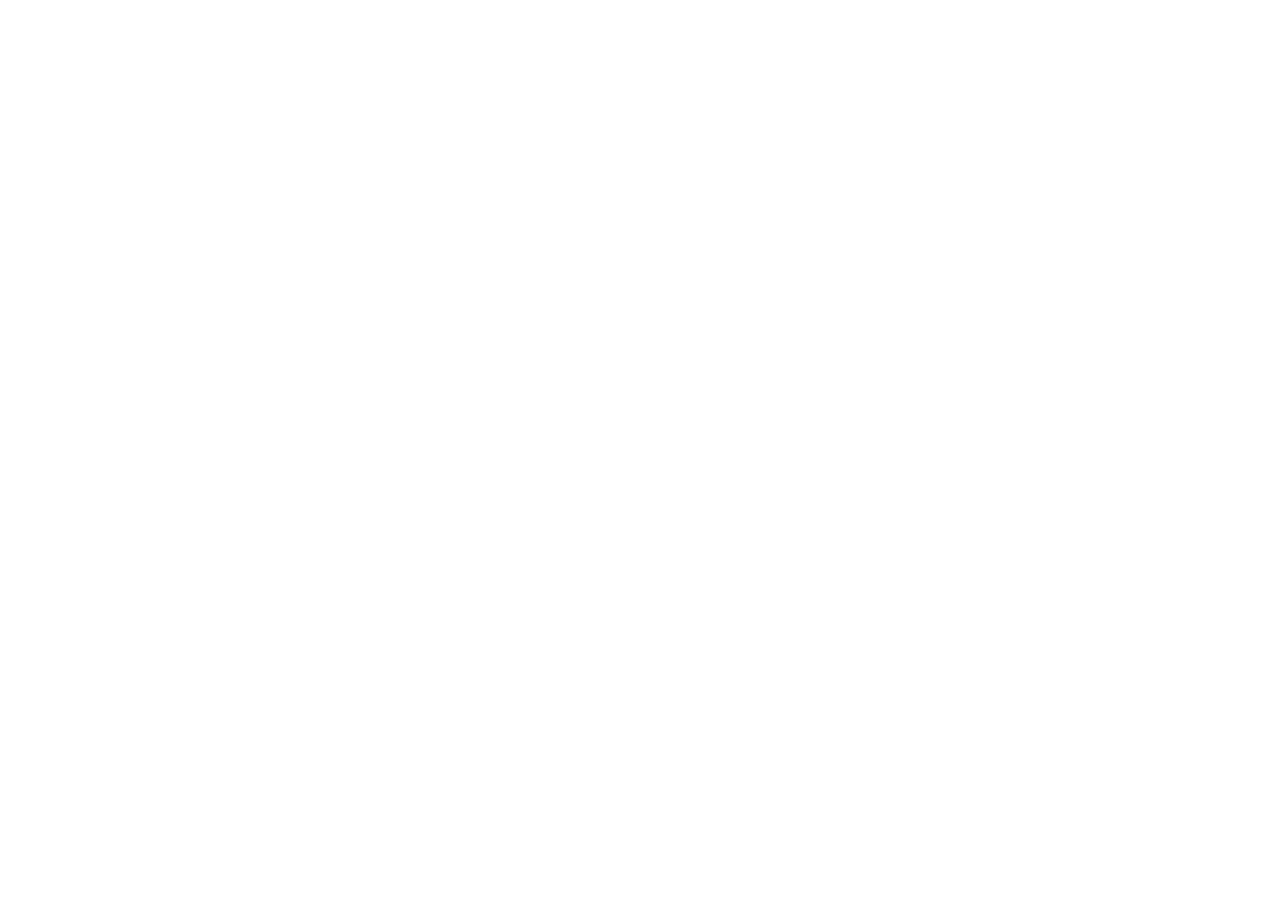
==== contact.html @ 531d79c4 "Init : création du dépôt, arborescence des fichiers et structure HTML de base" ====
<!DOCTYPE html>
<html lang="fr">
<head>
    <meta charset="UTF-8">
    <meta name="viewport" content="width=device-width, initial-scale=1.0">
    <title>AfriConnect Summit 2026</title>
    <link rel="preconnect" href="https://fonts.googleapis.com"> <!-- Préconnexion au serveur Google Fonts pour accélérer le chargement des polices -->
    <link rel="preconnect" href="https://fonts.gstatic.com" crossorigin> <!-- Préconnexion au serveur des fichiers de polices -->
    <link href="https://fonts.googleapis.com/css2?family=Poppins&family=Roboto&display=swap" rel="stylesheet"> <!-- Importation des polices Poppins et Roboto depuis Google Fonts -->


    <link rel="stylesheet" href="https://cdn.jsdelivr.net/npm/bootstrap-icons@1.11.3/font/bootstrap-icons.min.css">  <!-- Importation de la bibliothèque Bootstrap Icons pour utiliser des icônes -->
    
    <link rel="stylesheet" href="css/style.css" > <!-- Feuilles de style -->
    
</head>
<body>










    <script src="js/main.js"></script> <!-- Script JavaScript -->

</body>
</html>
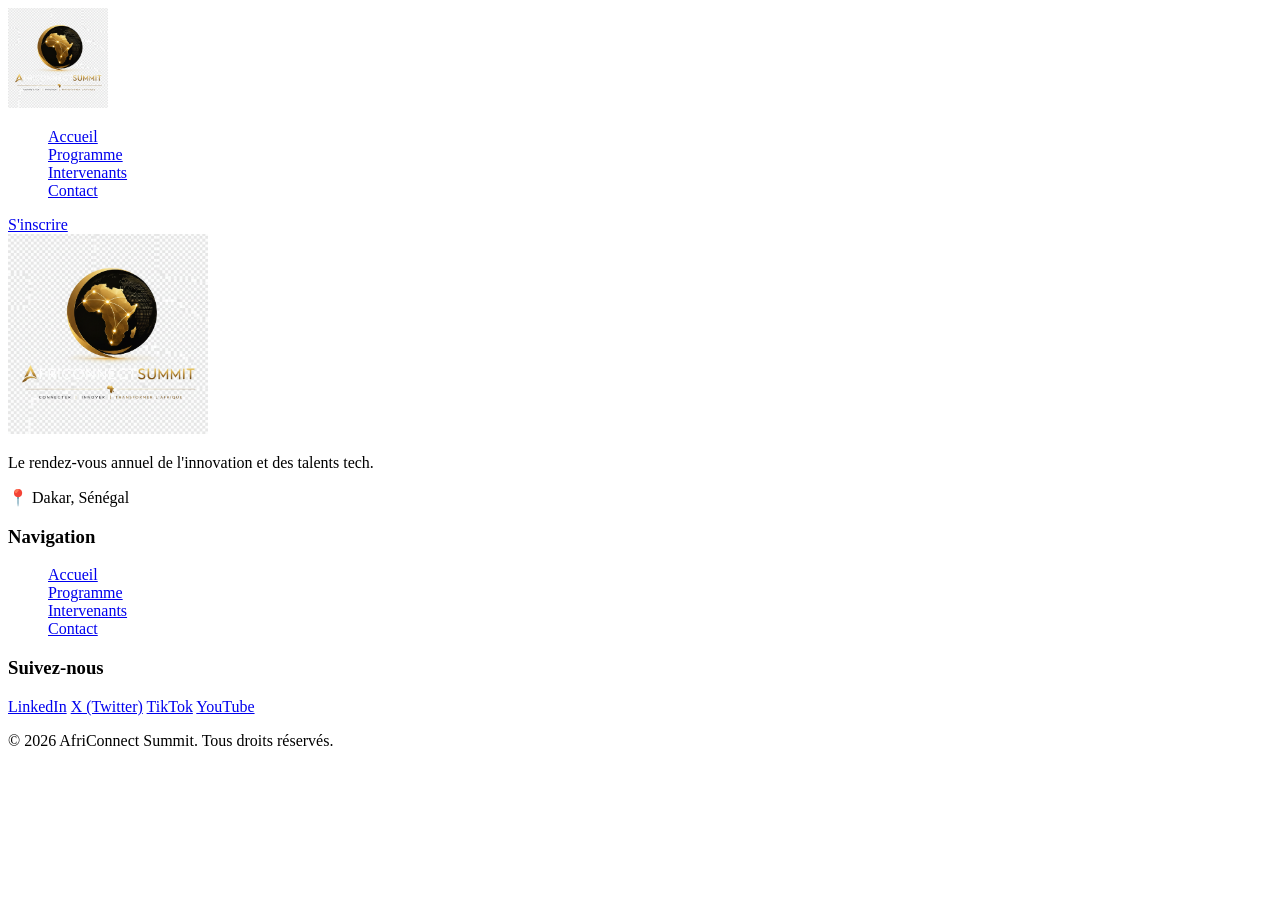
==== commit 9cee4bd3: "feat: ajouter le header, la section hero avec vidéo et le footer" ====
--- a/contact.html
+++ b/contact.html
@@ -16,7 +16,67 @@
 </head>
 <body>
 
+<header>
+    <nav class="nav-summit">
+        <div class="nav-logo">
+            <a href="index.html">
+                <img src="images/logo_Africs.png" alt="Logo AfriConnect Summit" class="logo" width="100">
+            </a>
+        </div>
 
+        <ul  type="none">
+            <li><a href="index.html">Accueil</a></li>
+            <li><a href="programme.html">Programme</a></li>
+            <li><a href="intervenants.html">Intervenants</a></li>
+            <li><a href="contact.html">Contact</a></li>
+        </ul>
+
+        <div>
+            <a href="#">S'inscrire</a>
+        </div>
+    </nav>
+    
+</header>
+
+
+    
+    
+
+<footer class="footer-summit">
+    <div class="footer_container">
+        
+        <div class="footer_col">
+            <img src="images/logo_Africs.png" alt="Logo AfriConnect Summit"  width="200">
+            <p class="footer_text">Le rendez-vous annuel de l'innovation et des talents tech.</p>
+            <p class="footer_info">📍 Dakar, Sénégal</p>
+        </div>
+
+        <div class="footer_col">
+            <h3>Navigation</h3>
+            <ul class="footer_links" type="none">
+                <li><a href="#accueil">Accueil</a></li>
+                <li><a href="#programme">Programme</a></li>
+                <li><a href="#intervenants">Intervenants</a></li>
+                <li><a href="#contact">Contact</a></li>
+            </ul>
+        </div>
+
+        <div class="footer_col">
+            <h3>Suivez-nous</h3>
+            <div class="footer_socials">
+                <a href="#" class="social_link">LinkedIn</a>
+                <a href="#" class="social_link">X (Twitter)</a>
+                <a href="#" class="social_link">TikTok</a>
+                <a href="#" class="social_link">YouTube</a>
+            </div>
+        </div>
+
+    </div>
+
+    <div class="footer_bottom">
+        <p>© 2026 AfriConnect Summit. Tous droits réservés.</p>
+    </div>
+</footer>
 
 
 
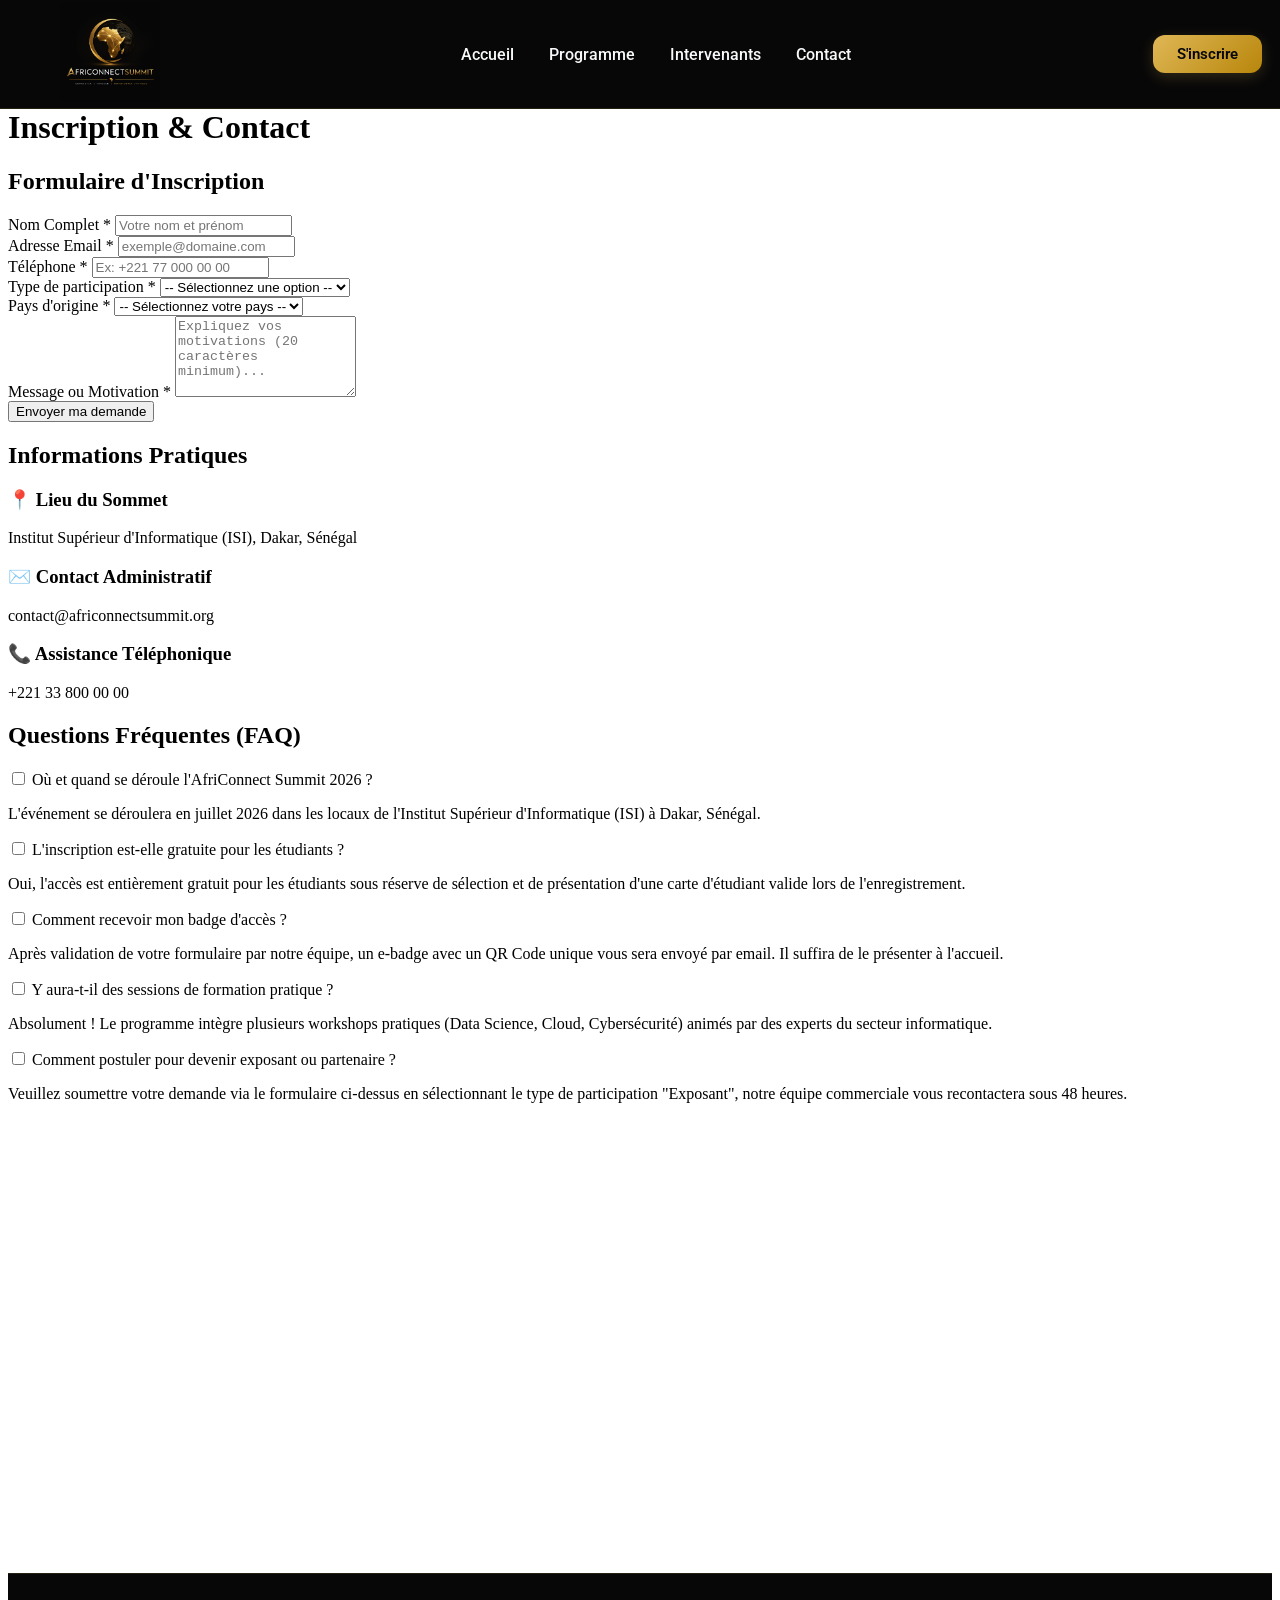
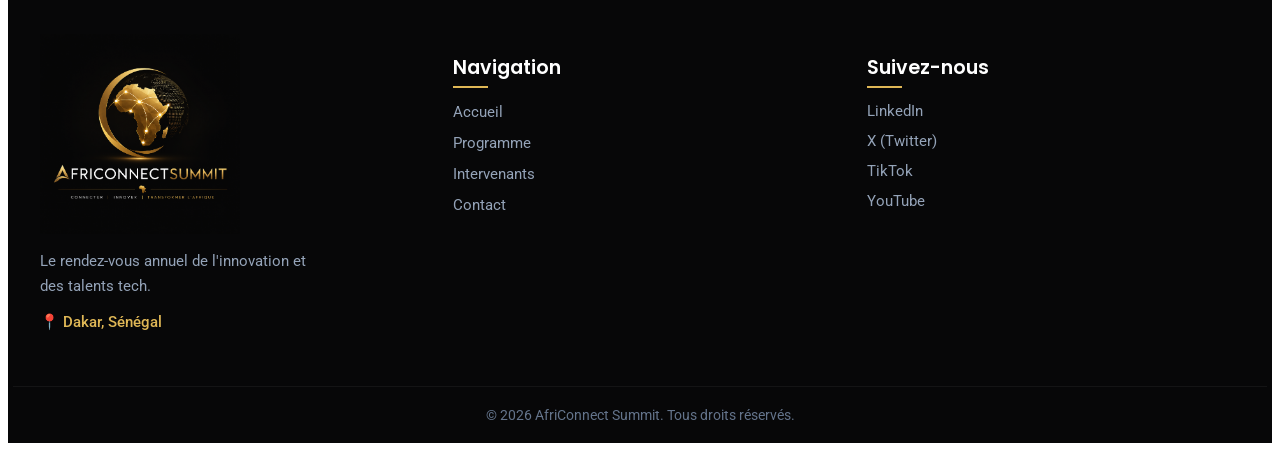
==== commit 1e583bf4: "feat & style: ajouter le contenu des pages internes et styliser le header fixe et le footer" ====
--- a/contact.html
+++ b/contact.html
@@ -19,9 +19,9 @@
 <header>
     <nav class="nav-summit">
         <div class="nav-logo">
-            <a href="index.html">
-                <img src="images/logo_Africs.png" alt="Logo AfriConnect Summit" class="logo" width="100">
-            </a>
+            
+                <img src="images/logo_Afri.png" alt="Logo AfriConnect Summit" class="logo" width="100">
+            
         </div>
 
         <ul  type="none">
@@ -37,6 +37,179 @@
     </nav>
     
 </header>
+   
+     <main>
+       
+            <h1>Inscription & Contact</h1>
+       
+
+        <!-- ZONE DE SUCCÈS GLOBALE -->
+        <div></div>
+
+        <!-- 2. FORMULAIRE D'INSCRIPTION -->
+        <section>
+            <div>
+                
+              
+                <div>
+                    <h2>Formulaire d'Inscription</h2>
+                    <form>
+                        
+                        
+                        <div>
+                            <label for="fullname">Nom Complet *</label>
+                            <input type="text" id="fullname" name="fullname" placeholder="Votre nom et prénom">
+                            <span></span>
+                        </div>
+
+                        <!-- Email -->
+                        <div>
+                            <label for="email">Adresse Email *</label>
+                            <input type="email" id="email" name="email" placeholder="exemple@domaine.com">
+                            <span></span>
+                        </div>
+
+                        <!-- Téléphone -->
+                        <div>
+                            <label for="phone">Téléphone *</label>
+                            <input type="tel" id="phone" name="phone" placeholder="Ex: +221 77 000 00 00">
+                            <span></span>
+                        </div>
+
+                        <!-- Type de participation -->
+                        <div>
+                            <label for="participation">Type de participation *</label>
+                            <select id="participation" name="participation">
+                                <option value="">-- Sélectionnez une option --</option>
+                                <option value="etudiant">Étudiant</option>
+                                <option value="professionnel">Professionnel</option>
+                                <option value="exposant">Exposant</option>
+                                <option value="presse">Presse / Média</option>
+                            </select>
+                            <span></span>
+                        </div>
+
+                        <!-- Pays africain (Minimum 10 pays) -->
+                        <div>
+                            <label for="country">Pays d'origine *</label>
+                            <select id="country" name="country">
+                                <option value="">-- Sélectionnez votre pays --</option>
+                                <option value="SN">Mali</option>
+                                <option value="ML">Sénegal</option>
+                                <option value="CI">Côte d'Ivoire</option>
+                                <option value="GN">Guinée</option>
+                                <option value="BF">Burkina Faso</option>
+                                <option value="MA">Maroc</option>
+                                <option value="TG">Togo</option>
+                                <option value="BJ">Bénin</option>
+                                <option value="CM">Congo</option>
+                                <option value="GA">Gabon</option>
+                            </select>
+                            <span></span>
+                        </div>
+
+                        <!-- Message / Motivation -->
+                        <div>
+                            <label for="message">Message ou Motivation *</label>
+                            <textarea id="message" name="message" rows="5" placeholder="Expliquez vos motivations (20 caractères minimum)..."></textarea>
+                            <span></span>
+                        </div>
+
+                        <!-- Bouton d'envoi -->
+                        <button>Envoyer ma demande</button>
+                    </form>
+                </div>
+
+               
+                <div>
+                    <h2>Informations Pratiques</h2>
+                    <div>
+                        <h3>📍 Lieu du Sommet</h3>
+                        <p>Institut Supérieur d'Informatique (ISI), Dakar, Sénégal</p>
+                    </div>
+                    <div>
+                        <h3>✉️ Contact Administratif</h3>
+                        <p>contact@africonnectsummit.org</p>
+                    </div>
+                    <div>
+                        <h3>📞 Assistance Téléphonique</h3>
+                        <p>+221 33 800 00 00</p>
+                    </div>
+                </div>
+
+            </div>
+        </section>
+
+        <!-- 3. FAQ EN ACCORDÉON  -->
+        <section>
+            <h2 >Questions Fréquentes (FAQ)</h2>
+            <div>
+                
+                <!-- Question 1 -->
+                <div>
+                    <input type="checkbox" id="faq-1" class="accordion-toggle">
+                    <label for="faq-1" class="accordion-header">Où et quand se déroule l'AfriConnect Summit 2026 ?</label>
+                    <div>
+                        <p>L'événement se déroulera en juillet 2026 dans les locaux de l'Institut Supérieur d'Informatique (ISI) à Dakar, Sénégal.</p>
+                    </div>
+                </div>
+
+                <!-- Question 2 -->
+                <div>
+                    <input type="checkbox" id="faq-2" class="accordion-toggle">
+                    <label for="faq-2" class="accordion-header">L'inscription est-elle gratuite pour les étudiants ?</label>
+                    <div >
+                        <p>Oui, l'accès est entièrement gratuit pour les étudiants sous réserve de sélection et de présentation d'une carte d'étudiant valide lors de l'enregistrement.</p>
+                    </div>
+                </div>
+
+                <!-- Question 3 -->
+                <div>
+                    <input type="checkbox" id="faq-3" class="accordion-toggle">
+                    <label for="faq-3" class="accordion-header">Comment recevoir mon badge d'accès ?</label>
+                    <div>
+                        <p>Après validation de votre formulaire par notre équipe, un e-badge avec un QR Code unique vous sera envoyé par email. Il suffira de le présenter à l'accueil.</p>
+                    </div>
+                </div>
+
+                <!-- Question 4 -->
+                <div>
+                    <input type="checkbox" id="faq-4" class="accordion-toggle">
+                    <label for="faq-4" class="accordion-header">Y aura-t-il des sessions de formation pratique ?</label>
+                    <div>
+                        <p>Absolument ! Le programme intègre plusieurs workshops pratiques (Data Science, Cloud, Cybersécurité) animés par des experts du secteur informatique.</p>
+                    </div>
+                </div>
+
+                <!-- Question 5 -->
+                <div>
+                    <input type="checkbox" id="faq-5" class="accordion-toggle">
+                    <label for="faq-5" class="accordion-header">Comment postuler pour devenir exposant ou partenaire ?</label>
+                    <div>
+                        <p>Veuillez soumettre votre demande via le formulaire ci-dessus en sélectionnant le type de participation "Exposant", notre équipe commerciale vous recontactera sous 48 heures.</p>
+                    </div>
+                </div>
+
+            </div>
+        </section>
+
+        <!-- 4. CARTE GOOGLE MAPS -->
+        <section>
+            <div>
+                
+                <iframe 
+                    src="https://www.google.com/maps/embed?pb=!1m18!1m12!1m3!1d3859.2246415783305!2d-17.45265692420959!3d14.699849285791244!2m3!1f0!2f0!3f0!3m2!1i1024!2i768!4f13.1!3m3!1m2!1s0xec172c72b50cf7b%3A0x6e9f28d8b991b1!2sInstitut%20Sup%C3%A9rieur%20d&#39;Informatique!5e0!3m2!1sfr!2ssn!4v1710000000000!5m2!1sfr!2ssn" 
+                    width="100%" 
+                    height="450" 
+                    style="border:0;" 
+                    allowfullscreen="" 
+                    loading="lazy" 
+                    referrerpolicy="no-referrer-when-downgrade">
+                </iframe>
+            </div>
+        </section>
+
+    </main>
 
 
     
@@ -46,7 +219,7 @@
     <div class="footer_container">
         
         <div class="footer_col">
-            <img src="images/logo_Africs.png" alt="Logo AfriConnect Summit"  width="200">
+            <img src="images/logo_Afri.png" alt="Logo AfriConnect Summit"  width="200">
             <p class="footer_text">Le rendez-vous annuel de l'innovation et des talents tech.</p>
             <p class="footer_info">📍 Dakar, Sénégal</p>
         </div>
--- a/css/style.css
+++ b/css/style.css
@@ -0,0 +1,200 @@
+@import url('https://fonts.googleapis.com/css2?family=Poppins:wght@500;600;700&family=Roboto:wght@400;500&display=swap');
+
+
+:root {
+    
+    --primary: #dfb756;       
+    --primary-glow: #fceecc;  
+    --secondary: #111622;     
+    --dark: #070708;          
+    --light: #f8f9fa;        
+    --text-muted: #94a3b8;   
+
+   
+    --font-title: 'Poppins', sans-serif;
+    --font-text: 'Roboto', sans-serif;
+
+   
+    --padding: 60px;
+    --margin: 20px;
+    --radius: 12px;
+}
+body {
+    padding-top: 80px;
+}
+
+.nav-summit{
+    display: flex;
+    justify-content: space-between;
+    align-items: center;
+    padding:2px var(--margin);
+    background-color: var(--dark);
+    position: fixed;
+    top: 0;
+    left: 0;
+    width: 97%;
+    z-index: 1000;
+    border-bottom: 1px solid rgba(223, 183, 86, 0.15);
+
+}
+.nav-logo{
+    margin-left: 40px;
+}
+.nav-summit ul{
+    display: flex;
+    gap: 35px;
+    margin: 0;
+    padding: 0;
+}
+
+.nav-summit ul li a{
+   color: var(--light);
+   font-family: var(--font-text);
+   text-decoration: none;
+   font-size: 1rem;
+   font-weight: 500;
+   transition: color 0.3s ease;
+}
+
+.nav-summit ul li a:hover{
+    color: var(--primary);
+}
+
+.nav-summit div a{
+    background: linear-gradient(135deg, var(--primary) 0%, #b8860b 100%);
+    color: var(--dark);
+    padding: 10px 24px;
+    font-family: var(--font-text);
+    text-decoration: none;
+    border-radius: var(--radius);
+    font-weight: 600;
+    font-size: 0.95rem;
+    box-shadow: 0 4px 15px rgba(223, 183, 86, 0.2);
+    transition: transform 0.2s ease, box-shadow 0.2s ease;
+}
+.nav-summit div a:hover{
+    transform: translateY(-5px);
+    box-shadow: 0 6px 20px rgba(214, 174, 80, 0.317);
+}
+
+
+
+
+
+
+
+/* Footer Styles */
+.footer-summit {
+   background-color: var(--dark);
+   color: var(--light);
+   font-family: var(--font-text);
+   padding: 60px 5px 20px 5px;
+   border-top: 1px solid rgba(223, 183, 86, 0.15);
+}
+.footer_container {
+  display: flex;
+    justify-content: space-between; 
+    gap: 40px;                      
+    max-width: 1200px;            
+    margin: 0 auto 40px auto;
+}
+.footer_col {
+    flex: 1;                        
+}
+
+
+.footer_col img {
+    margin-bottom: 15px;            
+    display: block;
+}
+
+.footer_text {
+    color: var(--text-muted);       
+    font-size: 0.95rem;
+    line-height: 1.6;
+    margin-bottom: 12px;
+    max-width: 280px;               
+}
+
+.footer_info {
+    color: var(--primary);          
+    font-weight: 500;
+    font-size: 0.95rem;
+}
+
+
+.footer_col h3 {
+    color: #ffffff;
+    font-family: var(--font-title);
+    font-size: 1.2rem;
+    font-weight: 600;
+    margin-bottom: 20px;
+    position: relative;
+}
+
+
+.footer_col h3::after {
+    content: '';
+    position: absolute;
+    bottom: -6px;
+    left: 0;
+    width: 35px;
+    height: 2px;
+    background-color: var(--primary);
+}
+
+
+.footer_links {
+    padding: 0;
+    margin: 0;
+    list-style: none; 
+}
+
+.footer_links li {
+    margin-bottom: 12px;
+}
+
+.footer_links li a {
+    color: var(--text-muted);
+    text-decoration: none;
+    font-size: 0.95rem;
+    transition: color 0.3s ease, padding-left 0.3s ease;
+}
+
+
+.footer_links li a:hover {
+    color: var(--primary);
+    padding-left: 5px;
+}
+
+
+.footer_socials {
+    display: flex;
+    flex-direction: column; 
+    gap: 12px;
+}
+
+.social_link {
+    color: var(--text-muted);
+    text-decoration: none;
+    font-size: 0.95rem;
+    transition: color 0.3s ease;
+}
+
+.social_link:hover {
+    color: var(--primary-glow);
+}
+
+
+.footer_bottom {
+    text-align: center;
+    border-top: 1px solid rgba(255, 255, 255, 0.05); 
+    padding-top: 20px;
+}
+
+.footer_bottom p {
+    color: #64748b;
+    font-size: 0.85rem;
+    margin: 0;
+}
+
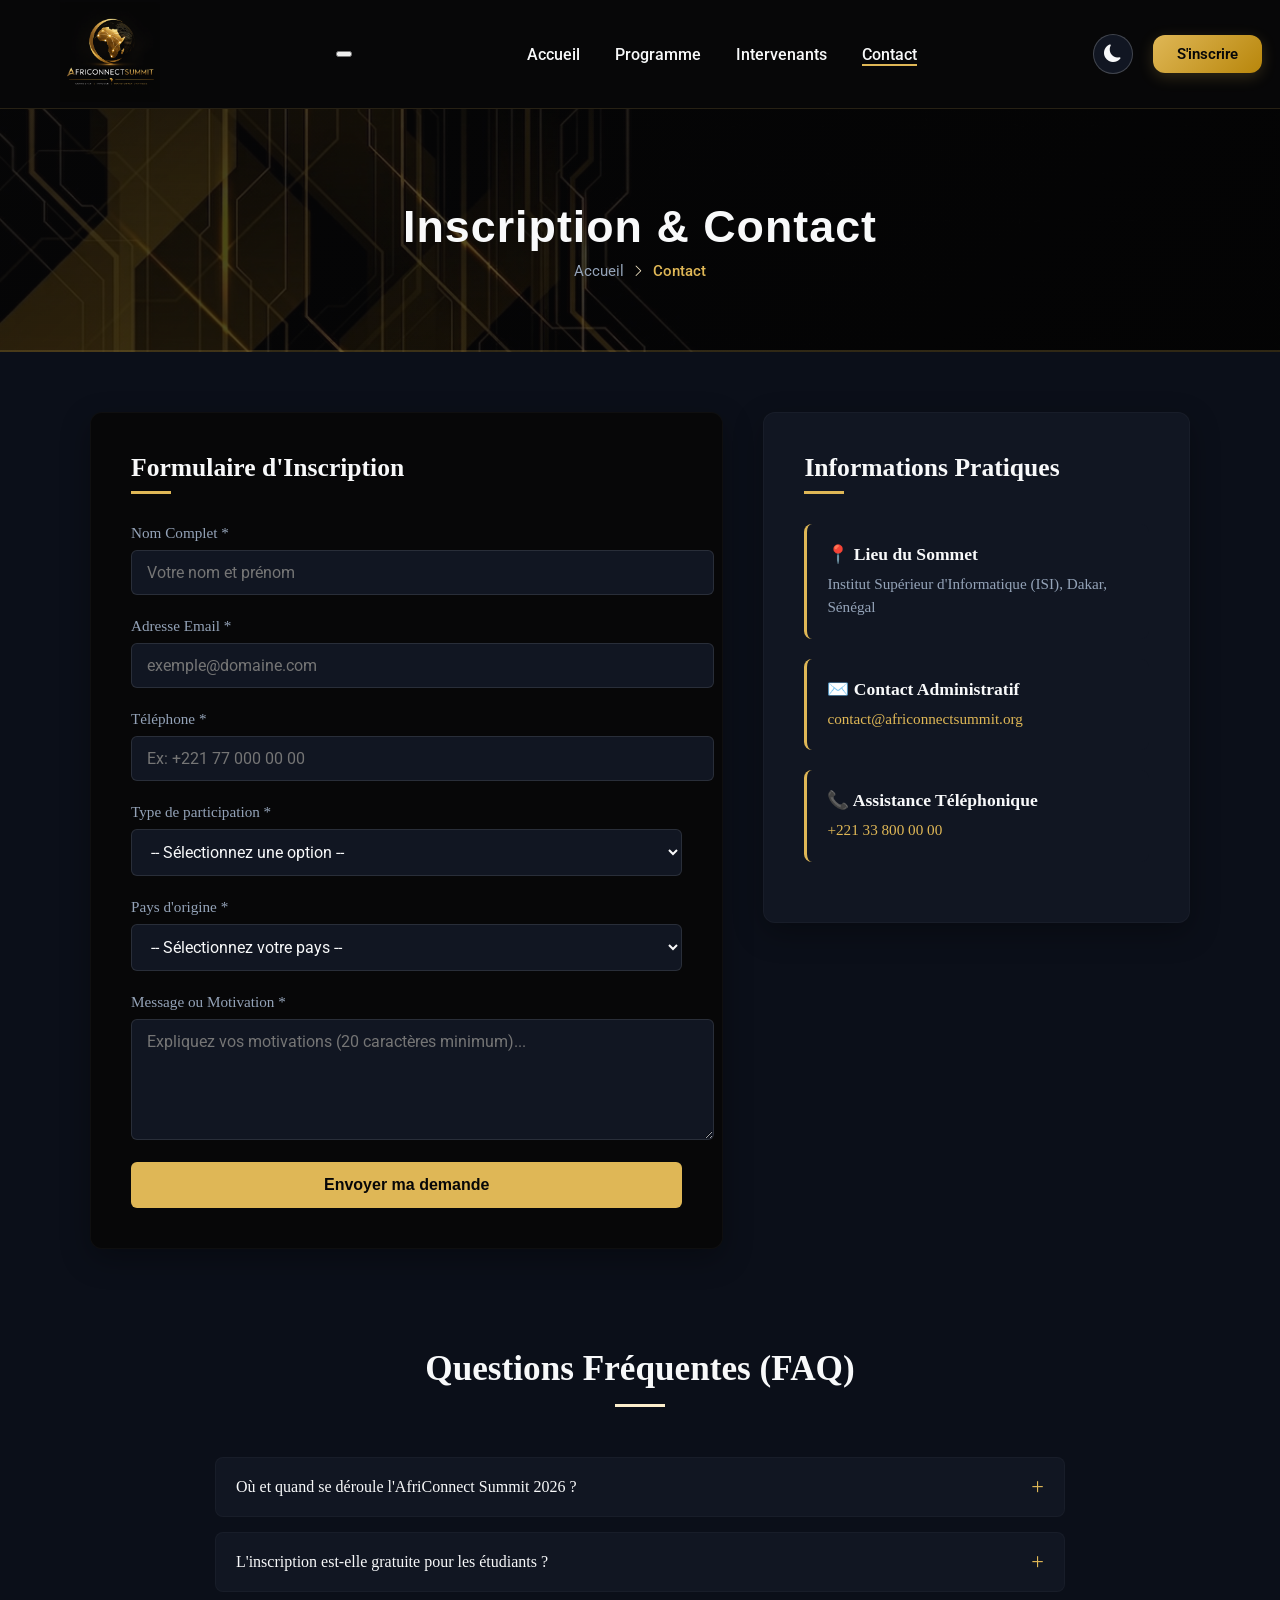
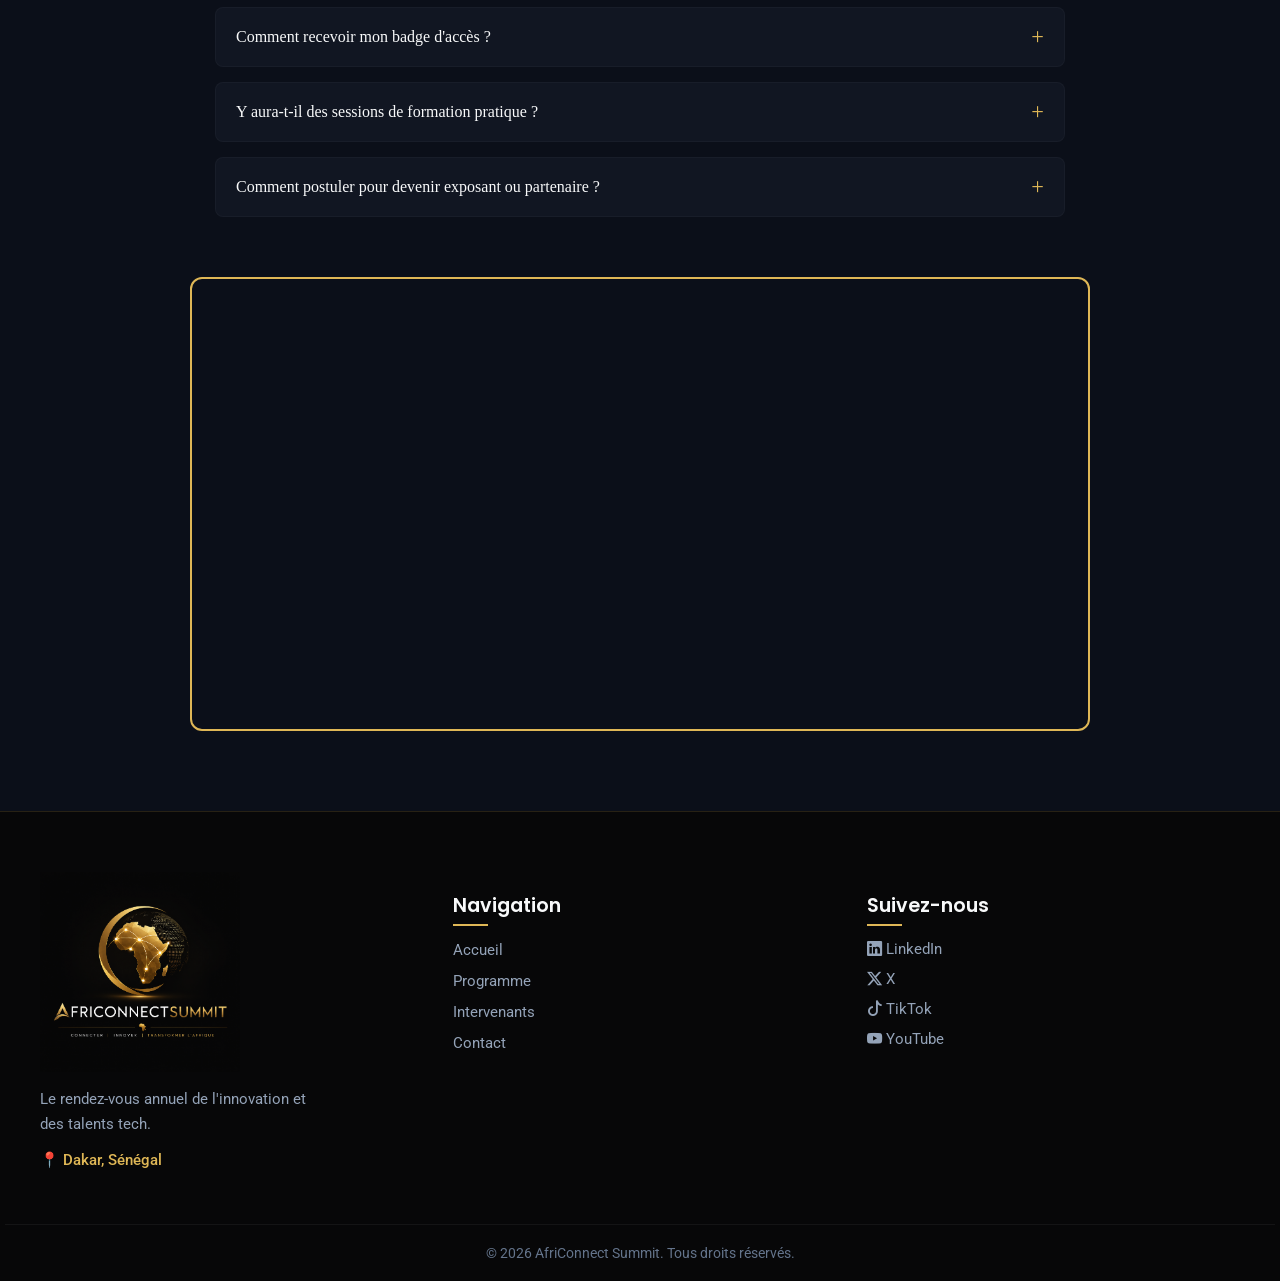
==== commit 4fcb0283: "feat: structure, navigation et mise en page Grid" ====
--- a/contact.html
+++ b/contact.html
@@ -19,200 +19,209 @@
 <header>
     <nav class="nav-summit">
         <div class="nav-logo">
-            
+           
                 <img src="images/logo_Afri.png" alt="Logo AfriConnect Summit" class="logo" width="100">
-            
-        </div>
+           
+        </div>
+        <!-- Menu Hamburger pour Mobile -->
+            <button class="menu-toggle" aria-label="Ouvrir le menu">
+                <span class="bar"></span>
+                <span class="bar"></span>
+                <span class="bar"></span>
+            </button>
 
         <ul  type="none">
             <li><a href="index.html">Accueil</a></li>
             <li><a href="programme.html">Programme</a></li>
             <li><a href="intervenants.html">Intervenants</a></li>
-            <li><a href="contact.html">Contact</a></li>
+            <li><a href="contact.html" class="active">Contact</a></li>
         </ul>
-
-        <div>
-            <a href="#">S'inscrire</a>
+          <div class="nav-actions">
+            <button id="theme-toggle" aria-label="Changer le thème">
+                <i class="bi bi-moon-fill"></i>
+            </button>
+            <a href="contact.html">S'inscrire</a>
         </div>
     </nav>
-    
+    <div class="page-banner">
+        <div class="banner-content">
+            <h1> Inscription & Contact</h1>
+            <nav class="breadcrumb">
+                <a href="index.html">Accueil</a> 
+                <span class="separator"><i class="bi bi-chevron-right"></i></span> 
+                <span class="current">Contact</span>
+            </nav>
+        </div>
+    </div>
 </header>
    
      <main>
        
-            <h1>Inscription & Contact</h1>
-       
-
         <!-- ZONE DE SUCCÈS GLOBALE -->
-        <div></div>
+        <div class="success-alert" id="global-success">
+        <i class="bi bi-check-circle-fill"></i>
+        <p>Votre inscription a été enregistrée avec succès ! Un e-badge vous sera envoyé par email.</p>
+    </div>
 
         <!-- 2. FORMULAIRE D'INSCRIPTION -->
-        <section>
-            <div>
-                
-              
-                <div>
-                    <h2>Formulaire d'Inscription</h2>
-                    <form>
-                        
-                        
-                        <div>
-                            <label for="fullname">Nom Complet *</label>
-                            <input type="text" id="fullname" name="fullname" placeholder="Votre nom et prénom">
-                            <span></span>
-                        </div>
-
-                        <!-- Email -->
-                        <div>
-                            <label for="email">Adresse Email *</label>
-                            <input type="email" id="email" name="email" placeholder="exemple@domaine.com">
-                            <span></span>
-                        </div>
-
-                        <!-- Téléphone -->
-                        <div>
-                            <label for="phone">Téléphone *</label>
-                            <input type="tel" id="phone" name="phone" placeholder="Ex: +221 77 000 00 00">
-                            <span></span>
-                        </div>
-
-                        <!-- Type de participation -->
-                        <div>
-                            <label for="participation">Type de participation *</label>
-                            <select id="participation" name="participation">
-                                <option value="">-- Sélectionnez une option --</option>
-                                <option value="etudiant">Étudiant</option>
-                                <option value="professionnel">Professionnel</option>
-                                <option value="exposant">Exposant</option>
-                                <option value="presse">Presse / Média</option>
-                            </select>
-                            <span></span>
-                        </div>
-
-                        <!-- Pays africain (Minimum 10 pays) -->
-                        <div>
-                            <label for="country">Pays d'origine *</label>
-                            <select id="country" name="country">
-                                <option value="">-- Sélectionnez votre pays --</option>
-                                <option value="SN">Mali</option>
-                                <option value="ML">Sénegal</option>
-                                <option value="CI">Côte d'Ivoire</option>
-                                <option value="GN">Guinée</option>
-                                <option value="BF">Burkina Faso</option>
-                                <option value="MA">Maroc</option>
-                                <option value="TG">Togo</option>
-                                <option value="BJ">Bénin</option>
-                                <option value="CM">Congo</option>
-                                <option value="GA">Gabon</option>
-                            </select>
-                            <span></span>
-                        </div>
-
-                        <!-- Message / Motivation -->
-                        <div>
-                            <label for="message">Message ou Motivation *</label>
-                            <textarea id="message" name="message" rows="5" placeholder="Expliquez vos motivations (20 caractères minimum)..."></textarea>
-                            <span></span>
-                        </div>
-
-                        <!-- Bouton d'envoi -->
-                        <button>Envoyer ma demande</button>
-                    </form>
+        <section class="contact-section">
+        <div class="contact-container">
+            
+            <!-- Colonne Gauche : Formulaire -->
+            <div class="contact-form-block">
+                <h2>Formulaire d'Inscription</h2>
+                <form id="registration-form" novalidate>
+                    
+                    <!-- Nom Complet -->
+                    <div class="form-group">
+                        <label for="fullname">Nom Complet *</label>
+                        <input type="text" id="fullname" name="fullname" placeholder="Votre nom et prénom">
+                        <span class="error-message"></span>
+                    </div>
+
+                    <!-- Email -->
+                    <div class="form-group">
+                        <label for="email">Adresse Email *</label>
+                        <input type="email" id="email" name="email" placeholder="exemple@domaine.com">
+                        <span class="error-message"></span>
+                    </div>
+
+                    <!-- Téléphone -->
+                    <div class="form-group">
+                        <label for="phone">Téléphone *</label>
+                        <input type="tel" id="phone" name="phone" placeholder="Ex: +221 77 000 00 00">
+                        <span class="error-message"></span>
+                    </div>
+
+                    <!-- Type de participation -->
+                    <div class="form-group">
+                        <label for="participation">Type de participation *</label>
+                        <select id="participation" name="participation">
+                            <option value="">-- Sélectionnez une option --</option>
+                            <option value="etudiant">Étudiant</option>
+                            <option value="professionnel">Professionnel</option>
+                            <option value="exposant">Exposant</option>
+                            <option value="presse">Presse / Média</option>
+                        </select>
+                        <span class="error-message"></span>
+                    </div>
+
+                    <!-- Pays africain -->
+                    <div class="form-group">
+                        <label for="country">Pays d'origine *</label>
+                        <select id="country" name="country">
+                            <option value="">-- Sélectionnez votre pays --</option>
+                            <option value="SN">Sénégal</option>
+                            <option value="ML">Mali</option>
+                            <option value="CI">Côte d'Ivoire</option>
+                            <option value="GN">Guinée</option>
+                            <option value="BF">Burkina Faso</option>
+                            <option value="MA">Maroc</option>
+                            <option value="TG">Togo</option>
+                            <option value="BJ">Bénin</option>
+                            <option value="CG">Congo</option>
+                            <option value="GA">Gabon</option>
+                        </select>
+                        <span class="error-message"></span>
+                    </div>
+
+                    <!-- Message / Motivation -->
+                    <div class="form-group">
+                        <label for="message">Message ou Motivation *</label>
+                        <textarea id="message" name="message" rows="5" placeholder="Expliquez vos motivations (20 caractères minimum)..."></textarea>
+                        <span class="error-message"></span>
+                    </div>
+
+                    <!-- Bouton d'envoi -->
+                    <button type="submit" class="submit-btn">Envoyer ma demande</button>
+                </form>
+            </div>
+               
+      <div class="contact-info-block">
+                <h2>Informations Pratiques</h2>
+                <div class="info-card">
+                    <h3>📍 Lieu du Sommet</h3>
+                    <p>Institut Supérieur d'Informatique (ISI), Dakar, Sénégal</p>
                 </div>
-
-               
-                <div>
-                    <h2>Informations Pratiques</h2>
-                    <div>
-                        <h3>📍 Lieu du Sommet</h3>
-                        <p>Institut Supérieur d'Informatique (ISI), Dakar, Sénégal</p>
-                    </div>
-                    <div>
-                        <h3>✉️ Contact Administratif</h3>
-                        <p>contact@africonnectsummit.org</p>
-                    </div>
-                    <div>
-                        <h3>📞 Assistance Téléphonique</h3>
-                        <p>+221 33 800 00 00</p>
-                    </div>
+                <div class="info-card">
+                    <h3>✉️ Contact Administratif</h3>
+                    <p><a href="mailto:contact@africonnectsummit.org">contact@africonnectsummit.org</a></p>
                 </div>
-
-            </div>
-        </section>
+                <div class="info-card">
+                    <h3>📞 Assistance Téléphonique</h3>
+                    <p><a href="tel:+221338000000">+221 33 800 00 00</a></p>
+                </div>
+            </div>
+
+        </div>
+    </section>
 
         <!-- 3. FAQ EN ACCORDÉON  -->
-        <section>
-            <h2 >Questions Fréquentes (FAQ)</h2>
-            <div>
-                
-                <!-- Question 1 -->
-                <div>
-                    <input type="checkbox" id="faq-1" class="accordion-toggle">
-                    <label for="faq-1" class="accordion-header">Où et quand se déroule l'AfriConnect Summit 2026 ?</label>
-                    <div>
-                        <p>L'événement se déroulera en juillet 2026 dans les locaux de l'Institut Supérieur d'Informatique (ISI) à Dakar, Sénégal.</p>
-                    </div>
-                </div>
-
-                <!-- Question 2 -->
-                <div>
-                    <input type="checkbox" id="faq-2" class="accordion-toggle">
-                    <label for="faq-2" class="accordion-header">L'inscription est-elle gratuite pour les étudiants ?</label>
-                    <div >
-                        <p>Oui, l'accès est entièrement gratuit pour les étudiants sous réserve de sélection et de présentation d'une carte d'étudiant valide lors de l'enregistrement.</p>
-                    </div>
-                </div>
-
-                <!-- Question 3 -->
-                <div>
-                    <input type="checkbox" id="faq-3" class="accordion-toggle">
-                    <label for="faq-3" class="accordion-header">Comment recevoir mon badge d'accès ?</label>
-                    <div>
-                        <p>Après validation de votre formulaire par notre équipe, un e-badge avec un QR Code unique vous sera envoyé par email. Il suffira de le présenter à l'accueil.</p>
-                    </div>
-                </div>
-
-                <!-- Question 4 -->
-                <div>
-                    <input type="checkbox" id="faq-4" class="accordion-toggle">
-                    <label for="faq-4" class="accordion-header">Y aura-t-il des sessions de formation pratique ?</label>
-                    <div>
-                        <p>Absolument ! Le programme intègre plusieurs workshops pratiques (Data Science, Cloud, Cybersécurité) animés par des experts du secteur informatique.</p>
-                    </div>
-                </div>
-
-                <!-- Question 5 -->
-                <div>
-                    <input type="checkbox" id="faq-5" class="accordion-toggle">
-                    <label for="faq-5" class="accordion-header">Comment postuler pour devenir exposant ou partenaire ?</label>
-                    <div>
-                        <p>Veuillez soumettre votre demande via le formulaire ci-dessus en sélectionnant le type de participation "Exposant", notre équipe commerciale vous recontactera sous 48 heures.</p>
-                    </div>
-                </div>
-
-            </div>
-        </section>
-
-        <!-- 4. CARTE GOOGLE MAPS -->
-        <section>
-            <div>
-                
-                <iframe 
-                    src="https://www.google.com/maps/embed?pb=!1m18!1m12!1m3!1d3859.2246415783305!2d-17.45265692420959!3d14.699849285791244!2m3!1f0!2f0!3f0!3m2!1i1024!2i768!4f13.1!3m3!1m2!1s0xec172c72b50cf7b%3A0x6e9f28d8b991b1!2sInstitut%20Sup%C3%A9rieur%20d&#39;Informatique!5e0!3m2!1sfr!2ssn!4v1710000000000!5m2!1sfr!2ssn" 
-                    width="100%" 
-                    height="450" 
-                    style="border:0;" 
-                    allowfullscreen="" 
-                    loading="lazy" 
-                    referrerpolicy="no-referrer-when-downgrade">
-                </iframe>
-            </div>
-        </section>
-
-    </main>
-
-
-    
+    
+<section class="faq-section">
+    <h2 class="section-title-center">Questions Fréquentes (FAQ)</h2>
+    <div class="accordion-container">
+        
+        <!-- Question 1 -->
+        <div class="accordion-item">
+            <div class="accordion-header">Où et quand se déroule l'AfriConnect Summit 2026 ?</div>
+            <div class="accordion-content">
+                <p>L'événement se déroulera en juillet 2026 dans les locaux de l'Institut Supérieur d'Informatique (ISI) à Dakar, Sénégal.</p>
+            </div>
+        </div>
+
+        <!-- Question 2 -->
+        <div class="accordion-item">
+            <div class="accordion-header">L'inscription est-elle gratuite pour les étudiants ?</div>
+            <div class="accordion-content">
+                <p>Oui, l'accès est entièrement gratuit pour les étudiants sous réserve de sélection et de présentation d'une carte d'étudiant valide lors de l'enregistrement.</p>
+            </div>
+        </div>
+
+        <!-- Question 3 -->
+        <div class="accordion-item">
+            <div class="accordion-header">Comment recevoir mon badge d'accès ?</div>
+            <div class="accordion-content">
+                <p>Après validation de votre formulaire par notre équipe, un e-badge avec un QR Code unique vous sera envoyé par email. Il suffira de le présenter à l'accueil.</p>
+            </div>
+        </div>
+
+        <!-- Question 4 -->
+        <div class="accordion-item">
+            <div class="accordion-header">Y aura-t-il des sessions de formation pratique ?</div>
+            <div class="accordion-content">
+                <p>Absolument ! Le programme intègre plusieurs workshops pratiques (Data Science, Cloud, Cybersécurité) animés par des experts du secteur informatique.</p>
+            </div>
+        </div>
+
+        <!-- Question 5 -->
+        <div class="accordion-item">
+            <div class="accordion-header">Comment postuler pour devenir exposant ou partenaire ?</div>
+            <div class="accordion-content">
+                <p>Veuillez soumettre votre demande via le formulaire ci-dessus en sélectionnant le type de participation "Exposant", notre équipe commerciale vous recontactera sous 48 heures.</p>
+            </div>
+        </div>
+
+    </div>
+</section>
+
+   <!-- 4. CARTE GOOGLE MAPS -->
+    
+    <section class="map-section">
+        <div class="map-wrapper">
+            <iframe 
+                src="https://www.google.com/maps/embed?pb=!1m18!1m12!1m3!1d3859.2246415783305!2d-17.45265692420959!3d14.699849285791244!2m3!1f0!2f0!3f0!3m2!1i1024!2i768!4f13.1!3m3!1m2!1s0xec172c72b50cf7b%3A0x6e9f28d8b991b1!2sInstitut%20Sup%C3%A9rieur%20d&#39;Informatique!5e0!3m2!1sfr!2ssn!4v1710000000000!5m2!1sfr!2ssn" 
+                width="100%" 
+                height="450" 
+                style="border:0;" 
+                allowfullscreen="" 
+                loading="lazy" 
+                referrerpolicy="no-referrer-when-downgrade">
+            </iframe>
+            </table>
+        </div>
+    </section>
+     </main>
     
 
 <footer class="footer-summit">
@@ -227,20 +236,28 @@
         <div class="footer_col">
             <h3>Navigation</h3>
             <ul class="footer_links" type="none">
-                <li><a href="#accueil">Accueil</a></li>
-                <li><a href="#programme">Programme</a></li>
-                <li><a href="#intervenants">Intervenants</a></li>
-                <li><a href="#contact">Contact</a></li>
+                <li><a href="index.html">Accueil</a></li>
+                <li><a href="programme.html">Programme</a></li>
+                <li><a href="intervenants.html">Intervenants</a></li>
+                <li><a href="contact.html">Contact</a></li>
             </ul>
         </div>
 
         <div class="footer_col">
             <h3>Suivez-nous</h3>
             <div class="footer_socials">
-                <a href="#" class="social_link">LinkedIn</a>
-                <a href="#" class="social_link">X (Twitter)</a>
-                <a href="#" class="social_link">TikTok</a>
-                <a href="#" class="social_link">YouTube</a>
+                <a href="#" class="social_link">
+                    <i class="bi bi-linkedin"></i> LinkedIn
+                </a>
+                <a href="#" class="social_link">
+                    <i class="bi bi-twitter-x"></i> X
+                </a>
+                <a href="#" class="social_link">
+                    <i class="bi bi-tiktok"></i> TikTok
+                </a>
+                <a href="#" class="social_link">
+                    <i class="bi bi-youtube"></i> YouTube
+                </a>
             </div>
         </div>
 
@@ -251,13 +268,6 @@
     </div>
 </footer>
 
-
-
-
-
-
-
-
     <script src="js/main.js"></script> <!-- Script JavaScript -->
 
 </body>
--- a/css/style.css
+++ b/css/style.css
@@ -20,7 +20,10 @@
     --radius: 12px;
 }
 body {
-    padding-top: 80px;
+    padding-top: 90px;
+    margin: 0;
+    background-color: #0b0f19;
+
 }
 
 .nav-summit{
@@ -37,6 +40,31 @@
     border-bottom: 1px solid rgba(223, 183, 86, 0.15);
 
 }
+.nav-actions {
+    display: flex;
+    align-items: center;
+    gap: 20px;
+}
+#theme-toggle {
+    background-color: var(--secondary);
+    border: 1px solid rgba(255, 255, 255, 0.2);
+    color: var(--light);
+    width: 40px;
+    height: 40px;
+    border-radius: 50%;
+    cursor: pointer;
+    display: flex;
+    align-items: center;
+    justify-content: center;
+    font-size: 1.1rem;
+    transition: all 0.3s ease;
+}
+
+#theme-toggle:hover {
+    background-color: var(--light);
+    color: var(--dark);
+    transform: scale(1.05);
+}
 .nav-logo{
     margin-left: 40px;
 }
@@ -78,11 +106,930 @@
 }
 
 
-
-
-
-
-
+.active {
+    color: var(--primary);
+    font-weight: bold;
+    border-bottom: 2px solid var(--primary);
+}
+
+/* INDEX STYLES */
+.container {
+    max-width: 1200px;
+    margin: 0 auto;
+    padding: 0 var(--margin);
+}
+
+.section_title {
+    text-align: center;
+    font-size: 2rem;
+    margin-bottom: 40px;
+    color: var(--light);
+    position: relative;
+}
+
+.section_title::after {
+    content: '';
+    display: block;
+    width: var(--padding);
+    height: 3px;
+    background: var(--primary);
+    margin: 10px auto 0 auto;
+}
+/* HERO STRUCTURE */
+
+.herovideo {
+    padding: 60px 0;
+    min-height: 100vh; 
+    display: flex;
+    align-items: center;
+    justify-content: center;
+}
+
+.herovideo_grid {
+    display: grid;
+    grid-template-columns: 1.2fr 1fr;
+    gap: 40px;
+    max-width: 1300px;
+    padding: 0 var(--margin);
+    width: 100%;
+    align-items: stretch;
+    animation: fadeInUp 1s ease-out forwards; 
+}
+
+/* Bloc Vidéo */
+.video_wrapper {
+    position: relative;
+    border-radius: 16px;
+    overflow: hidden;
+    box-shadow: 0 20px 40px rgba(0,0,0,0.5);
+    background-color: var(--dark);
+    border: 1px solid rgba(255,255,255,0.03);
+}
+
+.main_video {
+    width: 100%;
+    height: 100%;
+    object-fit: cover;
+}
+
+.button_video {
+    position: absolute;
+    bottom: 20px;
+    right: 20px;
+    display: flex;
+    gap: 10px;
+    z-index: 10;
+}
+
+.button_video button {
+    background: rgba(17, 22, 34, 0.8);
+    border: 1px solid var(--primary);
+    color: var(--primary);
+    width: 40px;
+    height: 40px;
+    border-radius: 50%;
+    cursor: pointer;
+    display: flex;
+    align-items: center;
+    justify-content: center;
+    transition: background 0.3s;
+}
+
+.button_video button:hover {
+    background: var(--primary);
+    color: var(--dark);
+}
+
+/* Carte Droite du Hero */
+.hero_card {
+    background: linear-gradient(145deg, #162035 0%, var(--secondary) 100%);
+    border: 1px solid rgba(255, 255, 255, 0.05);
+    border-radius: 16px;
+    padding: 40px;
+    display: flex;
+    flex-direction: column;
+    justify-content: space-between;
+    box-shadow: 0 20px 40px rgba(0,0,0,0.4);
+}
+
+.hero_badge { 
+    margin-bottom: 15px;
+   display: flex;
+    justify-content: center;
+ }
+.hero_badge_img {
+     max-width: 450px;
+    display: block;
+
+     }
+
+.hero_title {
+    font-size: 1.9rem;
+    font-weight: 700;
+    color: var(--light);
+    line-height: 1.4;
+    margin: 0 0 15px 0;
+}
+
+.hero_description p {
+    font-size: 1rem;
+    color: var(--text-muted);
+    line-height: 1.6;
+    margin: 0 0 25px 0;
+}
+
+/* --- LE BLOC COMPTE À REBOURS --- */
+.countdown_container {
+    display: flex;
+    gap: 15px;
+    margin-bottom: 30px;
+    background: rgba(0,0,0,0.2);
+    padding: 15px;
+    border-radius: 10px;
+    border: 1px solid rgba(223, 183, 86, 0.1);
+}
+
+.countdown_item {
+    flex: 1;
+    text-align: center;
+}
+
+.countdown_item span {
+    display: block;
+    font-size: 1.8rem;
+    font-weight: 700;
+    color: var(--primary);
+}
+
+.countdown_item label {
+    font-size: 0.75rem;
+    color: var(--text-muted);
+    text-transform: uppercase;
+}
+
+/* Actions CTA */
+.hero_actions {
+    display: flex;
+    gap: 15px;
+}
+
+.btn_cta {
+    flex: 1;
+    padding: 14px var(--margin);
+    text-align: center;
+    text-decoration: none;
+    font-weight: 600;
+    font-size: 0.95rem;
+    border-radius: 50px; 
+    transition: transform 0.2s ease, box-shadow 0.2s ease;
+}
+
+.btn_primary {
+    background: var(--primary);
+    color: var(--dark);
+    box-shadow: 0 4px 15px rgba(223, 183, 86, 0.2);
+    font-size: 1.2rem;
+}
+
+.btn_secondary {
+    background: transparent;
+    color: var(--light);
+    border: 1px solid rgba(255,255,255,0.2);
+    font-size: 1.2rem;
+}
+
+.btn_cta:hover {
+    transform: translateY(-2px);
+}
+.btn_primary:hover { 
+    background: var(--primary);
+ }
+.btn_secondary:hover {
+     background: rgba(255,255,255,0.05);
+     border-color: var(--light);
+     }
+
+/* --- SECTION STATISTIQUES (CHIFFRES CLÉS) --- */
+.section-stats {
+    background: var(--secondary);
+    padding: 50px 0;
+    border-top: 1px solid rgba(255,255,255,0.02);
+    border-bottom: 1px solid rgba(255,255,255,0.02);
+}
+
+.stats_grid {
+    display: grid;
+    grid-template-columns: repeat(4, 1fr);
+    gap: 20px;
+    text-align: center;
+}
+
+.stat_number {
+    font-size: 2.5rem;
+    font-weight: 700;
+    color: var(--primary);
+    margin-bottom: 5px;
+}
+
+.stat_label {
+    font-size: 0.95rem;
+    color: var(--text-muted);
+}
+
+/* --- SECTION POURQUOI PARTICIPER --- */
+.section-why { padding: 80px 0; }
+
+.why_flex {
+    display: flex;
+    gap: 30px;
+    justify-content: space-between;
+}
+
+.why_item {
+    flex: 1;
+    background: var(--dark);
+    padding: 35px 25px;
+    border-radius: 12px;
+    text-align: center;
+    border: 1px solid rgba(255,255,255,0.02);
+    transition: transform 0.3s;
+}
+
+.why_item:hover {
+     transform: translateY(-5px); 
+    }
+
+.why_icon {
+    font-size: 2.2rem;
+    color: var(--primary);
+    margin-bottom: 20px;
+}
+
+.why_item h3 {
+     margin: 0 0 12px 0; 
+     font-size: 1.3rem; 
+     color: var(--light);
+     }
+.why_item p { 
+    margin: 0; 
+    color: var(--text-muted); 
+    font-size: 0.95rem; 
+    line-height: 1.6;
+ }
+
+/* --- SECTION INTERVENANTS VEDETTES --- */
+.section-speakers {
+     padding: 80px 0;
+      background: rgba(255,255,255,0.01);
+     }
+
+.speakers_grid {
+    display: grid;
+    grid-template-columns: repeat(4, 1fr); 
+    gap: 25px;
+}
+
+.speaker_card {
+    background: var(--dark);
+    border-radius: 12px;
+    padding: var(--margin);
+    text-align: center;
+    border: 1px solid rgba(255,255,255,0.02);
+    transition: transform 0.3s, box-shadow 0.3s;
+}
+
+.speaker_card:hover {
+    transform: translateY(-5px);
+    box-shadow: 0 10px 25px rgba(223, 183, 86, 0.1);
+}
+
+.speaker_img_wrapper {
+    width: 120px;
+    height: 120px;
+    border-radius: 50%;
+    overflow: hidden;
+    margin: 0 auto 15px auto;
+    border: 2px solid var(--primary);
+}
+
+.speaker_img { 
+    width: 100%;
+     height: 100%;
+      object-fit: cover;
+     }
+.speaker_card h3 { 
+    font-size: 1.15rem;
+     margin: 0 0 6px 0;
+      color: var(--light);
+     }
+.speaker_role {
+     color: var(--primary);
+     font-size: 0.85rem;
+      margin: 0 0 8px 0;
+     }
+.speaker_country {
+     color: var(--text-muted); 
+     font-size: 0.8rem; 
+     text-transform: uppercase; 
+    }
+
+.speakers_action { 
+    text-align: center; 
+    margin-top: 40px;
+ }
+.btn_view {
+    display: inline-block;
+    padding: var(--radius) 30px;
+    border: 1px solid var(--primary);
+    color: var(--primary);
+    text-decoration: none;
+    font-weight: 600;
+    border-radius: 50px;
+    transition: all 0.3s;
+}
+.btn_view:hover { 
+    background: var(--primary);
+     color: var(--dark);
+     }
+
+/* --- SECTION SPONSORS ) --- */
+.section-sponsors { 
+    padding: 80px 0;
+ }
+
+.sponsors_tier {
+    text-align: center;
+    margin-bottom: 50px;
+}
+
+.sponsors_tier h3 {
+    font-size: 1.1rem;
+    color: var(--text-muted);
+    text-transform: uppercase;
+    letter-spacing: 1px;
+    margin-bottom: 25px;
+}
+
+.sponsors_logos {
+    display: flex;
+    justify-content: center;
+    align-items: center;
+    gap: 40px;
+    flex-wrap: wrap;
+}
+
+
+.logo_gold { 
+    width: 300px;
+    border-radius: 20px;   
+    padding: 15px;
+     
+     }
+
+
+/* PAGE BANNER STYLES */ 
+.page-banner {
+    width: 100%;
+    min-height: 220px;
+    background: linear-gradient(135deg, rgba(7, 7, 8, 0.8) 0%, rgba(7, 7, 8, 0.5) 100%), 
+                url(../images/page.png) no-repeat right center / cover;
+    display: flex;
+    align-items: center;
+    justify-content: center;
+    color: var(--light);
+    text-align: center;
+    border-bottom: 2px solid rgba(223, 183, 86, 0.2);
+    padding-top: 40px;
+}
+.banner-content h1 {
+    font-family:var(--font-title);
+    font-size: 2.8rem;
+    margin:0 0 10px 0;
+    font-weight: 700;
+    letter-spacing: 1px;
+   
+}
+.breadcrumb {
+    font-family:var(--font-text);
+    font-size: 0.95rem;
+    display: flex;
+    align-items: center;
+    justify-content: center;
+    gap: 8px;
+}
+.breadcrumb a {
+    color: var(--text-muted);
+    text-decoration: none;
+    transition: color 0.3s ease;
+}
+.breadcrumb a:hover {
+    color: var(--primary);
+}
+.breadcrumb .separator {
+    color:var(--primary-glow);
+    font-size: 0.8rem;
+}
+.breadcrumb .current {
+    color: var(--primary);
+    font-weight: 500;
+}
+
+/* Programme section styles */
+
+.program-section {
+    max-width: 1100px;
+    margin: 60px auto;
+    padding: 0 20px;
+}
+.tabs-container {
+    display: flex;
+    justify-content: center;
+    gap: 15px;
+    margin-bottom: 35px;
+}
+.tab-btn {
+    background: #111622;
+    color: #a0aec0;
+    border: 1px solid rgba(223, 183, 86, 0.2);
+    padding: 12px 35px;
+    font-size: 1.05rem;
+    font-weight: 600;
+    cursor: pointer;
+    border-radius: 8px;
+    transition: all 0.3s cubic-bezier(0.4, 0, 0.2, 1);
+}
+.tab-btn:hover {
+    border-color: var(--light);
+    color: var(--primary-glow);
+}
+.tab-btn.active {
+    background: var(--primary);
+    color: var(--dark);
+    border-color: var(--primary);
+    box-shadow: 0 4px 15px rgba(223, 183, 86, 0.3);
+}
+.tab-content {
+    display: none; 
+    opacity: 0;
+    transform: translateY(10px);
+    transition: opacity 0.4s ease, transform 0.4s ease;
+}
+.tab-content.active {
+    display: block;
+    opacity: 1;
+    transform: translateY(0);
+}
+.table-responsive {
+    overflow-x: auto;
+    border-radius: 12px;
+    box-shadow: 0 10px 30px rgba(0, 0, 0, 0.5);
+    border: 1px solid rgba(255, 255, 255, 0.05);
+}
+.schedule-table {
+    width: 100%;
+    border-collapse: collapse;
+    background: var(--secondary);
+    color: var(--light);
+    text-align: left;
+}
+.schedule-table th {
+    background-color: var(--dark);
+    color: var(--primary-glow);
+    font-weight: 700;
+    padding: 20px;
+    border-bottom: 2px solid rgba(223, 183, 86, 0.3);
+    letter-spacing: 0.5px;
+}
+.schedule-table td {
+    padding: 18px 20px;
+    border-bottom: 1px solid rgba(255, 255, 255, 0.05);
+}
+.schedule-table tbody tr:nth-child(even) {
+    background-color: var(--secondary);
+}
+.schedule-table tbody tr:hover {
+    background-color: rgba(223, 183, 86, 0.03);
+}
+.time-col {
+    color: var(--primary);
+    font-weight: 600;
+    white-space: nowrap;
+}
+.room-badge {
+    background: rgba(255, 255, 255, 0.08);
+    color: var(--light);
+    padding: 6px 14px;
+    border-radius: 20px;
+    font-size: 0.85rem;
+}
+.room-badge.secondary { background: rgba(66, 153, 225, 0.15); color: var(--primary-glow); }
+.room-badge.accent { background: rgba(223, 183, 86, 0.15); color: var(--primary-glow); }
+
+
+.themes-section {
+    max-width: 1100px;
+    margin: 100px auto;
+    padding: 0 20px;
+}
+.section-title-center {
+    text-align: center;
+    font-size: 2.2rem;
+    color: var(--light);
+    margin-bottom: 50px;
+}
+.section-title-center::after {
+    content: '';
+    display: block;
+    width: 50px;
+    height: 3px;
+    background: var(--primary-glow);
+    margin: 15px auto 0 auto;
+}
+.themes-grid {
+    display: grid;
+    grid-template-columns: repeat(2, 1fr);
+    gap: 30px;
+}
+
+.theme-card {
+    background: var(--dark);
+    border: 1px solid rgba(255, 255, 255, 0.03);
+    padding: 35px;
+    border-radius: 12px;
+    transition: transform 0.3s ease, border-color 0.3s ease;
+    color: var(--light);
+}
+.theme-card:hover {
+    transform: translateY(-5px);
+    border-color: rgba(223, 183, 86, 0.4);
+}
+.theme-icon {
+    font-size: 2.2rem;
+    color: var(--primary);
+    margin-bottom: 15px;
+}
+.theme-card h3 {
+    font-size: 1.35rem;
+    margin: 0 0 10px 0;
+}
+.theme-card p {
+    color: var(--text-muted);
+    margin: 0;
+    line-height: 1.6;
+}
+
+
+/* CONTACT SECTION STYLES */ 
+.contact-section {
+    max-width: 1100px;
+    margin: 60px auto;
+    padding: 0 20px;
+}
+.contact-container {
+    display: flex;
+    gap: 40px;
+    align-items: flex-start;
+}
+.contact-form-block {
+    flex: 1.6;
+    background: var(--dark);
+    padding: 40px;
+    border-radius: 12px;
+    border: 1px solid rgba(255, 255, 255, 0.03);
+    box-shadow: 0 10px 30px rgba(0, 0, 0, 0.3);
+}
+.contact-info-block {
+    flex: 1;
+    background: #111622;
+    padding: 40px;
+    border-radius: 12px;
+    border: 1px solid rgba(255, 255, 255, 0.03);
+    box-shadow: 0 10px 30px rgba(0, 0, 0, 0.3);
+}
+.contact-form-block h2, 
+.contact-info-block h2 {
+    font-size: 1.6rem;
+    color: var(--light);
+    margin-top: 0;
+    margin-bottom: 30px;
+    position: relative;
+}
+.contact-form-block h2::after, 
+.contact-info-block h2::after {
+    content: '';
+    display: block;
+    width: 40px;
+    height: 3px;
+    background: var(--primary);
+    margin-top: 8px;
+}
+.form-group {
+    margin-bottom: 22px;
+    display: flex;
+    flex-direction: column;
+}
+.form-group label {
+    color: var(--text-muted);
+    font-size: 0.95rem;
+    font-weight: 500;
+    margin-bottom: 8px;
+}
+.form-group input,
+.form-group select,
+.form-group textarea {
+    width: 100%;
+    background: var(--secondary);
+    border: 1px solid rgba(255, 255, 255, 0.1);
+    border-radius: 6px;
+    padding: 12px 15px;
+    color: var(--light);
+    font-family: var(--font-text);
+    font-size: 1rem;
+    outline: none;
+    transition: all 0.3s ease;
+}
+/* VALIDATION STYLES */
+.form-group input:focus,
+.form-group select:focus,
+.form-group textarea:focus {
+    border-color: var(--primary);
+    box-shadow: 0 0 8px rgba(223, 183, 86, 0.2);
+}
+
+/* Classes pour les retours de validation JS */
+.form-group.success input,
+.form-group.success select,
+.form-group.success textarea {
+    border-color: #2ed573;
+}
+
+.form-group.error input,
+.form-group.error select,
+.form-group.error textarea {
+    border-color: #ff4757;
+}
+
+.error-message {
+    color: #ff4757;
+    font-size: 0.85rem;
+    margin-top: 6px;
+    display: none;
+}
+
+.form-group.error .error-message {
+    display: block;
+}
+
+/* Bouton d'envoi */
+.submit-btn {
+    background: var(--primary);
+    color: var(--dark);
+    border: none;
+    padding: 14px 28px;
+    font-size: 1rem;
+    font-weight: 600;
+    border-radius: 6px;
+    cursor: pointer;
+    width: 100%;
+    transition: background 0.3s ease, transform 0.2s ease;
+}
+
+.submit-btn:hover {
+    background: var(--primary-glow);
+    transform: translateY(-2px);
+}
+
+/* Message de succès global caché initialement */
+.success-alert {
+    display: none; 
+    max-width: 1060px;
+    margin: 30px auto -10px auto;
+    background: rgba(46, 213, 115, 0.15);
+    border: 1px solid #2ed573;
+    padding: 15px 20px;
+    border-radius: 8px;
+    color: #2ed573;
+    align-items: center;
+    gap: 15px;
+}
+
+.success-alert i { font-size: 1.5rem; }
+.success-alert p { margin: 0; font-weight: 500; }
+
+/* --- BLOC D'INFORMATIONS DROITE --- */
+.info-card {
+    background: var(--secondary);
+    padding: 20px;
+    border-radius: 8px;
+    margin-bottom: 20px;
+    border-left: 3px solid var(--primary);
+}
+
+.info-card h3 {
+    margin: 0 0 8px 0;
+    font-size: 1.1rem;
+    color: var(--light);
+}
+.info-card p {
+    margin: 0;
+    color: var(--text-muted);
+    font-size: 0.95rem;
+    line-height: 1.5;
+}
+.info-card a {
+    color: var(--primary);
+    text-decoration: none;
+}
+.faq-section {
+    max-width: 850px;
+    margin: 100px auto 60px auto;
+    padding: 0 20px;
+}
+
+.accordion-container {
+    display: flex;
+    flex-direction: column;
+    gap: 15px;
+}
+.accordion-item {
+    background: var(--secondary);
+    border-radius: 8px;
+    border: 1px solid rgba(255, 255, 255, 0.03);
+    overflow: hidden;
+}
+.accordion-header {
+    display: block;
+    padding: 20px;
+    color: var(--light);
+    font-weight: 500;
+    cursor: pointer;
+    position: relative;
+    user-select: none;
+    transition: background 0.3s;
+}
+.accordion-header:hover {
+    background: rgba(223, 183, 86, 0.03);
+}
+.accordion-header::after {
+    content: '+';
+    position: absolute;
+    right: 20px;
+    top: 50%;
+    transform: translateY(-50%);
+    color: var(--primary);
+    font-size: 1.4rem;
+    transition: transform 0.3s ease;
+}
+.accordion-content {
+    max-height: 0; 
+    overflow: hidden;
+    transition: max-height 0.35s cubic-bezier(0.4, 0, 0.2, 1);
+    background: #151b2a;
+}
+.accordion-content p {
+    padding: 20px;
+    margin: 0;
+    color: #a0aec0;
+    line-height: 1.6;
+    font-size: 0.95rem;
+}
+/* DECLENCHER PAR JS */
+.accordion-header.active::after {
+    content: '-';
+    transform: translateY(-50%) rotate(180deg);
+}
+
+
+.accordion-header.active + .accordion-content {
+    max-height: 200px;
+}
+/* --- ENCADREMENT GOOGLE MAPS --- */
+
+.map-section {
+    max-width: 900px;        
+    margin: 60px auto 80px auto; 
+    padding: 0 20px;         
+}
+
+.map-wrapper {
+    border: 2px solid var(--primary);   
+    border-radius: 12px;         
+    overflow: hidden;           
+    line-height: 0;             
+}
+
+.map-wrapper iframe {
+    display: block;            
+    transition: filter 0.3s ease;
+}
+
+
+
+/* INTERVENANTS STYLES */
+
+/* --- BARRE DE FILTRAGE --- */
+
+.filter-section {
+    padding: 40px 20px 20px 20px;
+    text-align: center;
+}
+.filter-container{
+    display: flex;
+    justify-content: center;
+    gap: var(--radius);
+    flex-wrap: wrap;
+    max-width: 800px;
+    margin: 0 auto;
+}
+.filter-btn{
+    background: var(--secondary);
+    color: var(--light);
+    border: 1px solid rgba(255, 255, 255, 0.05);
+    padding: 10px 24px;
+    font-size: 0.95rem;
+    font-weight: 500;
+    border-radius: 30px;
+    cursor: pointer;
+    transition: all 0.3s ease;
+}
+.filter-btn:hover {
+    background: rgba(223, 183, 86, 0.1);
+    border-color: var(--primary);
+    color: var(--primary);
+}
+.filter-btn.active {
+    background: var(--primary);
+    color: var(--dark);
+    border-color: var(--primary);
+    box-shadow: 0 4px 15px rgba(223, 183, 86, 0.25);
+}
+
+/* GRILLE DES INTERVENANTS  */
+.speakers-section {
+    max-width: 1200px;
+    margin: 0 auto 80px auto;
+    padding: 20px;
+}
+.speakers-grid {
+    display: grid;
+    grid-template-columns: repeat(3, 1fr); 
+    gap: 30px;
+}
+.speaker-card {
+    background: var(--secondary);
+    border-radius: 12px;
+    border: 1px solid rgba(255, 255, 255, 0.03);
+    overflow: hidden;
+    box-shadow: 0 10px 20px rgba(0, 0, 0, 0.2);
+    transition: transform 0.3s cubic-bezier(0.25, 1, 0.5, 1), 
+                box-shadow 0.3s ease, 
+                border-color 0.3s ease;
+}
+.speaker-img-wrapper {
+    width: 100%;
+    height: 280px;
+    overflow: hidden;
+    background: #161c2a;
+    position: relative;
+}
+.speaker-img-wrapper img {
+    width: 100%;
+    height: 100%;
+    object-fit: cover;
+    transition: transform 0.5s ease;
+}
+.speaker-info {
+    padding: 22px;
+    text-align: center;
+}
+.speaker-info h3 {
+    margin: 0 0 8px 0;
+    font-size: 1.25rem;
+    color: var(--light);
+    font-weight: 600;
+}
+.speaker-info .specialty {
+    margin: 0 0 12px 0;
+    color: var(--primary);
+    font-size: 0.95rem;
+    font-weight: 500;
+}
+.speaker-info .country {
+    margin: 0;
+    color: var(--text-muted);
+    font-size: 0.85rem;
+    text-transform: uppercase;
+    letter-spacing: 0.5px;
+}
+.speaker-card:hover {
+    transform: translateY(-8px);
+    border-color: rgba(223, 183, 86, 0.3);
+    box-shadow: 0 15px 35px rgba(223, 183, 86, 0.15);
+}
+
+.speaker-card:hover .speaker-img-wrapper img {
+    transform: scale(1.05);
+}
 /* Footer Styles */
 .footer-summit {
    background-color: var(--dark);
@@ -124,7 +1071,7 @@
 
 
 .footer_col h3 {
-    color: #ffffff;
+    color: var(--light);
     font-family: var(--font-title);
     font-size: 1.2rem;
     font-weight: 600;
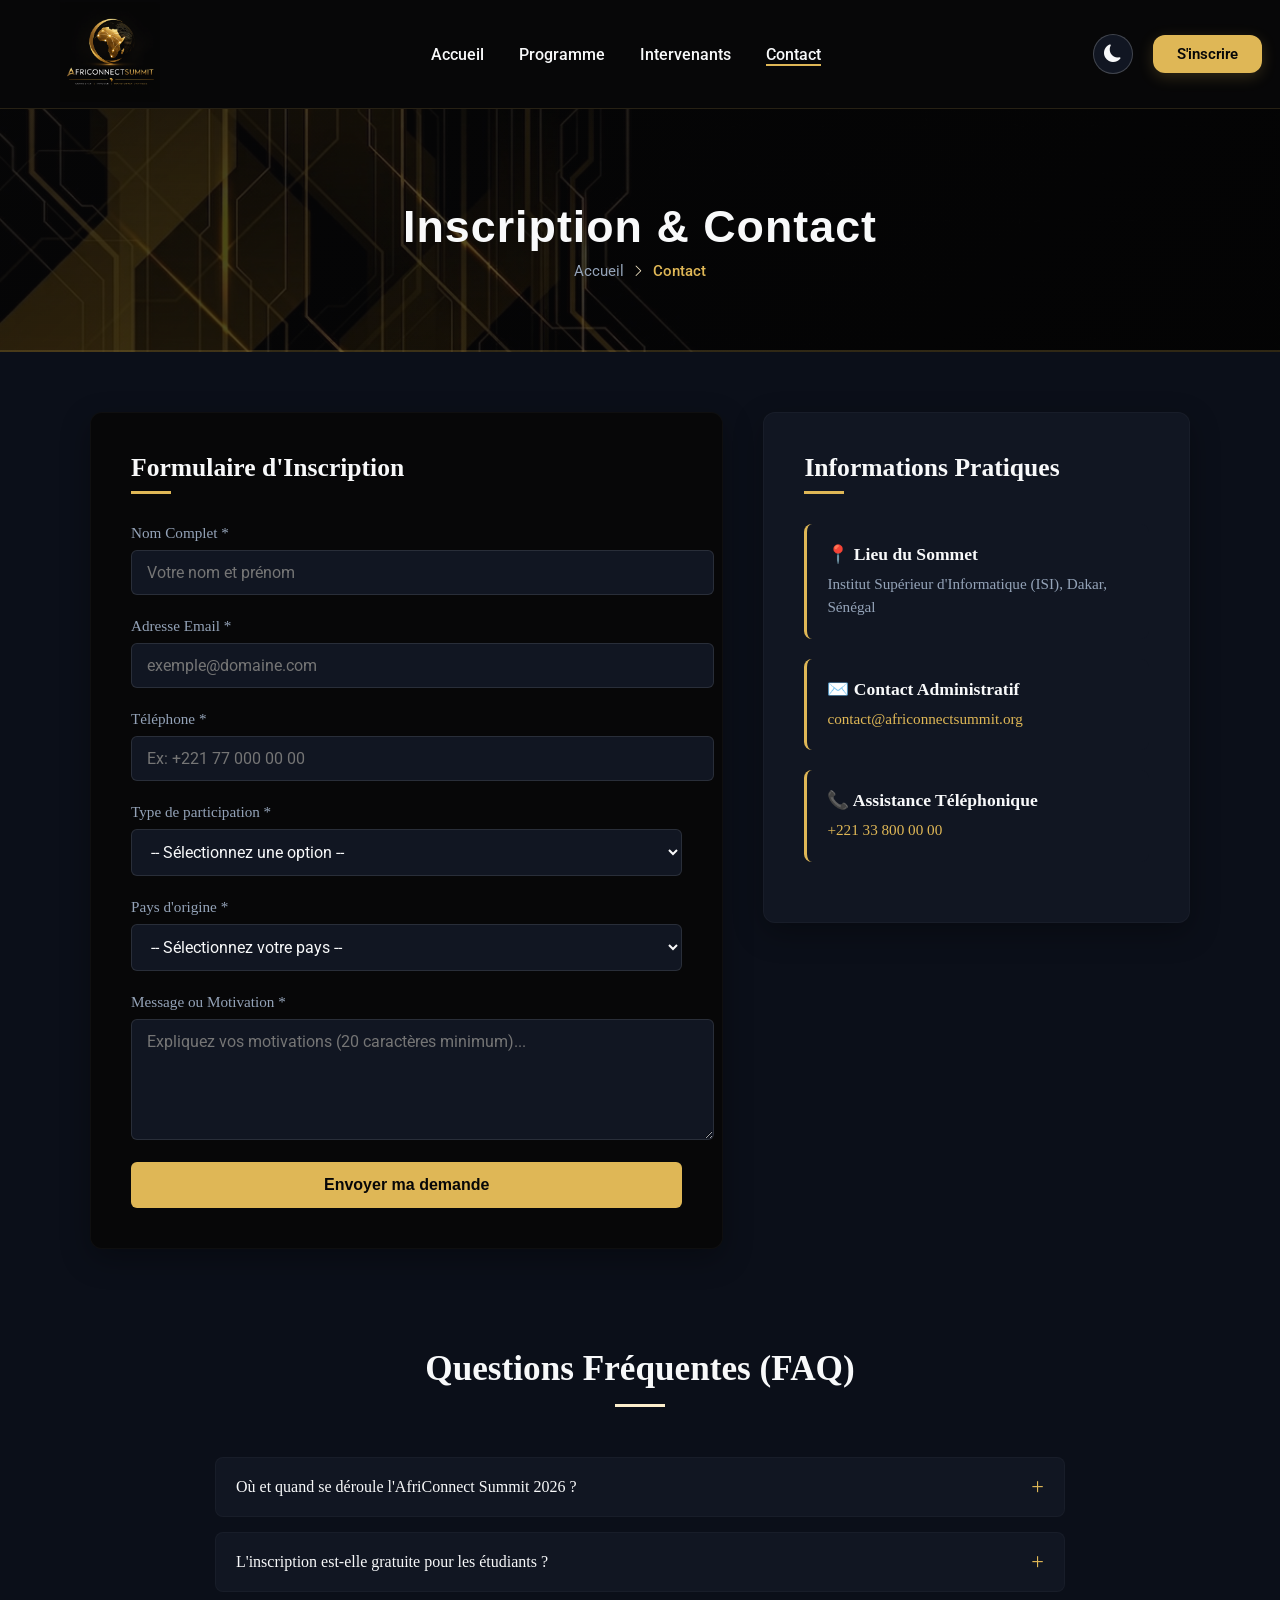
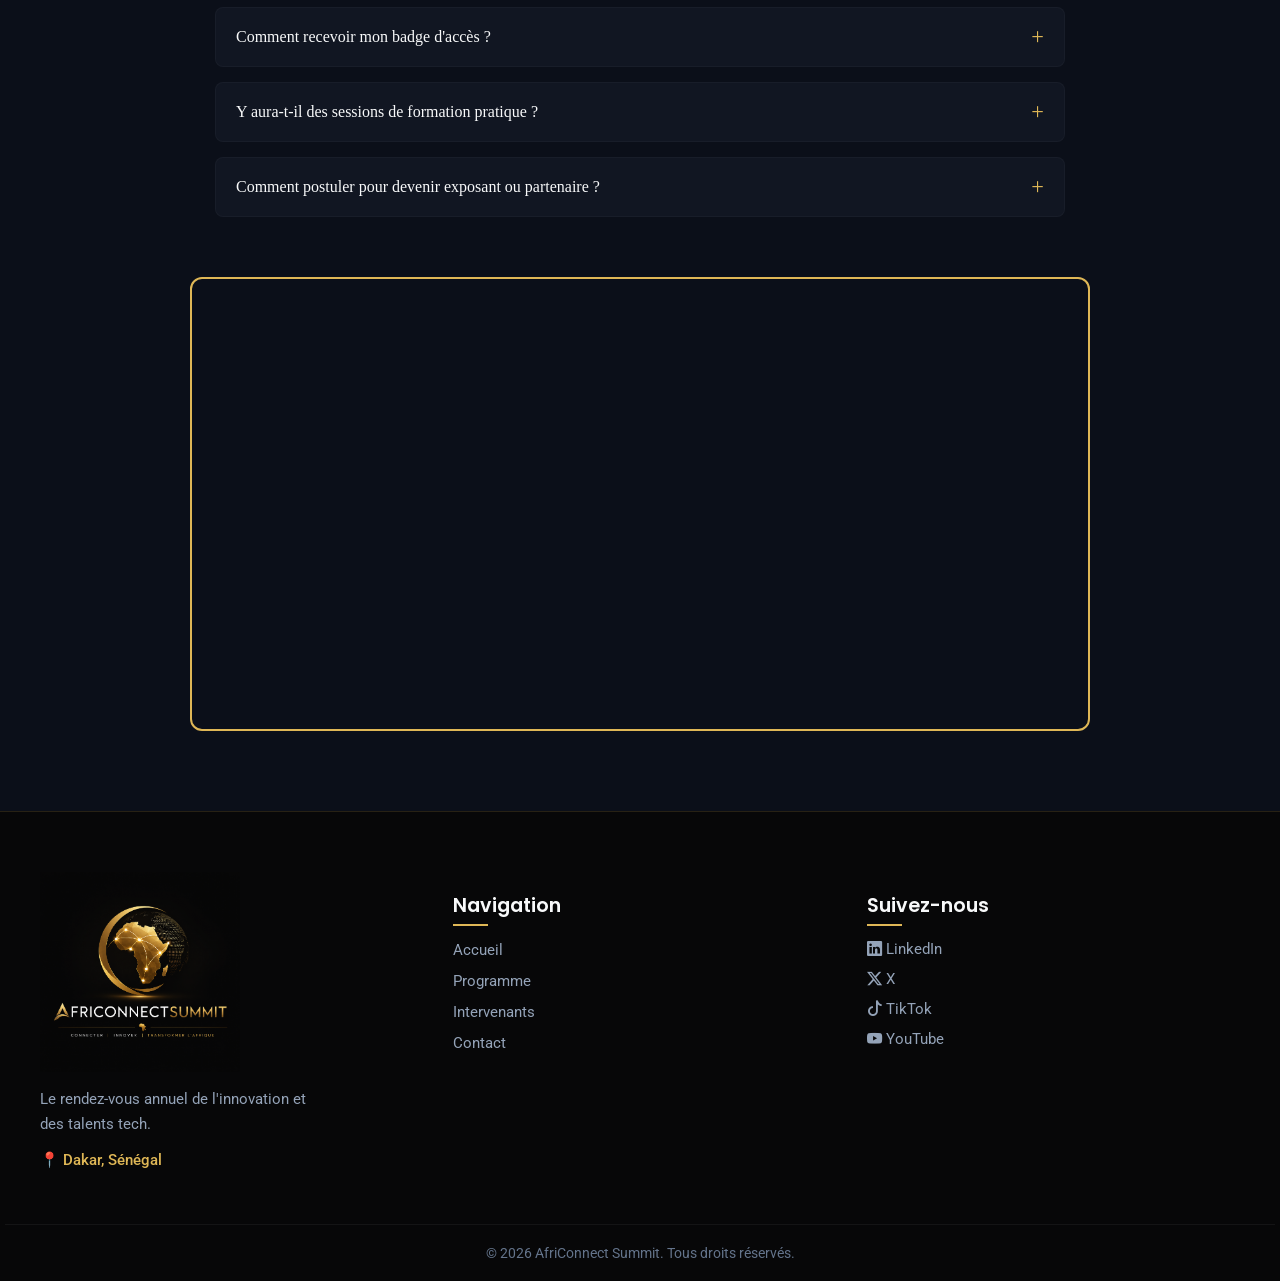
==== commit 47c8fff8: "feat: Ajout du responsive, des animations, des onglets et du filtrage des intervenants" ====
--- a/contact.html
+++ b/contact.html
@@ -64,7 +64,7 @@
     </div>
 
         <!-- 2. FORMULAIRE D'INSCRIPTION -->
-        <section class="contact-section">
+        <section class="contact-section ">
         <div class="contact-container">
             
             <!-- Colonne Gauche : Formulaire -->
--- a/css/style.css
+++ b/css/style.css
@@ -6,7 +6,9 @@
     --primary: #dfb756;       
     --primary-glow: #fceecc;  
     --secondary: #111622;     
-    --dark: #070708;          
+    --dark: #070708;      
+    --cosecours:#162035;  
+    --bgcol:#0b0f19;  
     --light: #f8f9fa;        
     --text-muted: #94a3b8;   
 
@@ -19,10 +21,11 @@
     --margin: 20px;
     --radius: 12px;
 }
-body {
+body{
     padding-top: 90px;
     margin: 0;
-    background-color: #0b0f19;
+    background-color: var(--bgcol);
+
 
 }
 
@@ -89,7 +92,7 @@
 }
 
 .nav-summit div a{
-    background: linear-gradient(135deg, var(--primary) 0%, #b8860b 100%);
+    background: linear-gradient(135deg, var(--primary) 0%, var(--primary) 100%);
     color: var(--dark);
     padding: 10px 24px;
     font-family: var(--font-text);
@@ -111,6 +114,20 @@
     font-weight: bold;
     border-bottom: 2px solid var(--primary);
 }
+.menu-toggle {
+    display: none; 
+    flex-direction: column;
+    gap: 5px;
+    background: none;
+    border: none;
+    cursor: pointer;
+}
+
+.bar {
+    width: 25px;
+    height: 3px;
+    background-color: #333;
+}
 
 /* INDEX STYLES */
 .container {
@@ -202,7 +219,7 @@
 
 /* Carte Droite du Hero */
 .hero_card {
-    background: linear-gradient(145deg, #162035 0%, var(--secondary) 100%);
+    background: linear-gradient(145deg, var(--cosecours) 0%, var(--secondary) 100%);
     border: 1px solid rgba(255, 255, 255, 0.05);
     border-radius: 16px;
     padding: 40px;
@@ -243,7 +260,7 @@
     display: flex;
     gap: 15px;
     margin-bottom: 30px;
-    background: rgba(0,0,0,0.2);
+    background: var(--dark);
     padding: 15px;
     border-radius: 10px;
     border: 1px solid rgba(223, 183, 86, 0.1);
@@ -480,7 +497,7 @@
 
 
 .logo_gold { 
-    width: 300px;
+    width: 150px;
     border-radius: 20px;   
     padding: 15px;
      
@@ -548,8 +565,8 @@
     margin-bottom: 35px;
 }
 .tab-btn {
-    background: #111622;
-    color: #a0aec0;
+    background: var(--cosecours);
+    color: var(--text-muted);
     border: 1px solid rgba(223, 183, 86, 0.2);
     padding: 12px 35px;
     font-size: 1.05rem;
@@ -622,8 +639,14 @@
     border-radius: 20px;
     font-size: 0.85rem;
 }
-.room-badge.secondary { background: rgba(66, 153, 225, 0.15); color: var(--primary-glow); }
-.room-badge.accent { background: rgba(223, 183, 86, 0.15); color: var(--primary-glow); }
+.room-badge.secondary { 
+    background: var(--text-muted); 
+    color: var(--primary-glow); 
+}
+.room-badge.accent { 
+    background: var(--primary-glow);
+     color: var(--primary-glow);
+ }
 
 
 .themes-section {
@@ -700,7 +723,7 @@
 }
 .contact-info-block {
     flex: 1;
-    background: #111622;
+    background: var(--secondary);
     padding: 40px;
     border-radius: 12px;
     border: 1px solid rgba(255, 255, 255, 0.03);
@@ -813,8 +836,13 @@
     gap: 15px;
 }
 
-.success-alert i { font-size: 1.5rem; }
-.success-alert p { margin: 0; font-weight: 500; }
+.success-alert i { 
+    font-size: 1.5rem;
+ }
+.success-alert p { 
+    margin: 0; 
+    font-weight: 500;
+ }
 
 /* --- BLOC D'INFORMATIONS DROITE --- */
 .info-card {
@@ -884,12 +912,12 @@
     max-height: 0; 
     overflow: hidden;
     transition: max-height 0.35s cubic-bezier(0.4, 0, 0.2, 1);
-    background: #151b2a;
+    background: var(--cosecours);
 }
 .accordion-content p {
     padding: 20px;
     margin: 0;
-    color: #a0aec0;
+    color: var(--text-muted);
     line-height: 1.6;
     font-size: 0.95rem;
 }
@@ -989,7 +1017,7 @@
     width: 100%;
     height: 280px;
     overflow: hidden;
-    background: #161c2a;
+    background: var(--cosecours);
     position: relative;
 }
 .speaker-img-wrapper img {
@@ -1030,6 +1058,310 @@
 .speaker-card:hover .speaker-img-wrapper img {
     transform: scale(1.05);
 }
+/* RESPONSIVE */
+
+/*==================================================
+        RESPONSIVE TABLETTE (1024px)
+===================================================*/
+@media (max-width:1024px){
+
+    .container{
+        padding:0 25px;
+    }
+
+    .nav-summit{
+        padding:15px 25px;
+        width:100%;
+        box-sizing:border-box;
+    }
+
+    .nav-logo{
+        margin-left:0;
+    }
+
+    .herovideo_grid{
+        grid-template-columns:1fr;
+        gap:40px;
+    }
+
+    .hero_badge_img{
+        max-width:320px;
+    }
+
+    .hero_title{
+        font-size:1.8rem;
+        text-align:center;
+    }
+
+    .hero_description{
+        text-align:center;
+    }
+
+    .hero_actions{
+        justify-content:center;
+    }
+
+    .stats_grid{
+        grid-template-columns:repeat(2,1fr);
+    }
+
+    .why_flex{
+        flex-wrap:wrap;
+    }
+
+    .why_item{
+        flex:1 1 45%;
+    }
+
+    .speakers_grid{
+        grid-template-columns:repeat(2,1fr);
+    }
+
+    .themes-grid{
+        grid-template-columns:1fr;
+    }
+
+    .contact-container{
+        flex-direction:column;
+    }
+
+    .footer_container{
+        flex-wrap:wrap;
+    }
+
+}
+
+/*==================================================
+        RESPONSIVE MOBILE (768px)
+===================================================*/
+@media (max-width:768px){
+
+    body{
+        overflow-x:hidden;
+    }
+
+    .nav-summit{
+
+        padding:15px 20px;
+        width:100%;
+    }
+
+    .menu-toggle{
+        display:flex;
+    }
+
+    .nav-summit ul{
+
+        position:absolute;
+        top:80px;
+        left:0;
+
+        width:100%;
+
+        background:var(--dark);
+
+        flex-direction:column;
+
+        align-items:center;
+
+        gap:25px;
+
+        padding:25px 0;
+
+        display:none;
+
+    }
+
+    .nav-summit ul.active{
+        display:flex;
+    }
+
+    .nav-actions a{
+        display:none;
+    }
+
+    .hero_card{
+        padding:25px;
+    }
+
+    .hero_badge_img{
+        max-width:240px;
+    }
+
+    .hero_title{
+        font-size:1.5rem;
+    }
+
+    .countdown_container{
+
+        flex-wrap:wrap;
+
+        justify-content:center;
+
+    }
+
+    .countdown_item{
+
+        width:45%;
+
+    }
+
+    .hero_actions{
+
+        flex-direction:column;
+
+    }
+
+    .btn_cta{
+
+        width:100%;
+
+    }
+
+    .stats_grid{
+
+        grid-template-columns:1fr;
+
+    }
+
+    .why_flex{
+
+        flex-direction:column;
+
+    }
+
+    
+    .speakers-grid{
+        grid-template-columns: 1fr;
+        gap: 20px;
+    }
+
+    .speaker-card{
+        max-width: 420px;
+        width: 100%;
+        margin: 0 auto;
+    }
+
+    .speaker-img-wrapper{
+        height: 320px;
+    }
+
+    .theme-card{
+
+        padding:25px;
+
+    }
+
+    .tabs-container{
+
+        flex-wrap:wrap;
+
+    }
+
+    .tab-btn{
+
+        width:100%;
+
+    }
+
+    .contact-form-block,
+    .contact-info-block{
+
+        padding:25px;
+
+    }
+    
+
+    .footer_container{
+
+        flex-direction:column;
+
+        text-align:center;
+
+    }
+
+    .footer_col img{
+
+        margin:auto auto 20px;
+
+    }
+   
+
+.footer_col h3{
+    display: inline-block;
+    position: absolute;
+}
+
+    .footer_text{
+
+        max-width:none;
+       
+
+    }
+    
+
+}
+
+/*==================================================
+            PETITS SMARTPHONES
+===================================================*/
+
+@media (max-width:480px){
+
+    .hero_title{
+
+        font-size:1.3rem;
+
+    }
+
+    .hero_description p{
+
+        font-size:.95rem;
+
+    }
+
+    .section_title,
+    .section-title-center{
+
+        font-size:1.7rem;
+
+    }
+
+    .banner-content h1{
+
+        font-size:2rem;
+
+    }
+
+    .speaker_img_wrapper{
+
+        width:100px;
+        height:100px;
+
+    }
+
+    .countdown_item span{
+
+        font-size:1.5rem;
+
+    }
+
+    .logo_gold{
+
+        width:110px;
+
+    }
+
+    .schedule-table{
+
+        min-width:700px;
+
+    }
+
+}
+
+
+
 /* Footer Styles */
 .footer-summit {
    background-color: var(--dark);
@@ -1145,3 +1477,75 @@
     margin: 0;
 }
 
+/* JS */
+
+.navbar-scroll{
+    background-color:var(--bgcol);
+    box-shadow:0 8px 20px rgba(0,0,0,0.4);
+    transition:0.3s;
+}
+@media (max-width:768px){
+
+    .menu-toggle{
+        display:flex;
+    }
+
+    .nav-summit ul{
+
+        display:none;
+        flex-direction:column;
+
+        position:absolute;
+        top:80px;
+        left:0;
+
+        width:100%;
+
+        background:#111622;
+
+        padding:20px;
+    }
+
+    .nav-summit ul.active{
+        display:flex;
+    }
+
+}
+/* ===========================
+   ANIMATIONS AU SCROLL
+=========================== */
+
+.fade-in,
+.slide-in,
+.zoom-in{
+
+    opacity:0;
+    transition:all 0.8s ease;
+
+}
+
+.fade-in{
+    transform:translateY(30px);
+}
+
+.slide-in{
+    transform:translateX(-50px);
+}
+
+.zoom-in{
+    transform:scale(0.8);
+}
+
+.visible{
+
+    opacity:1;
+    transform:translateX(0) translateY(0) scale(1);
+
+}
+.speaker-card{
+    transition:0.3s;
+}
+
+.speaker-card.hidden{
+    display:none;
+}
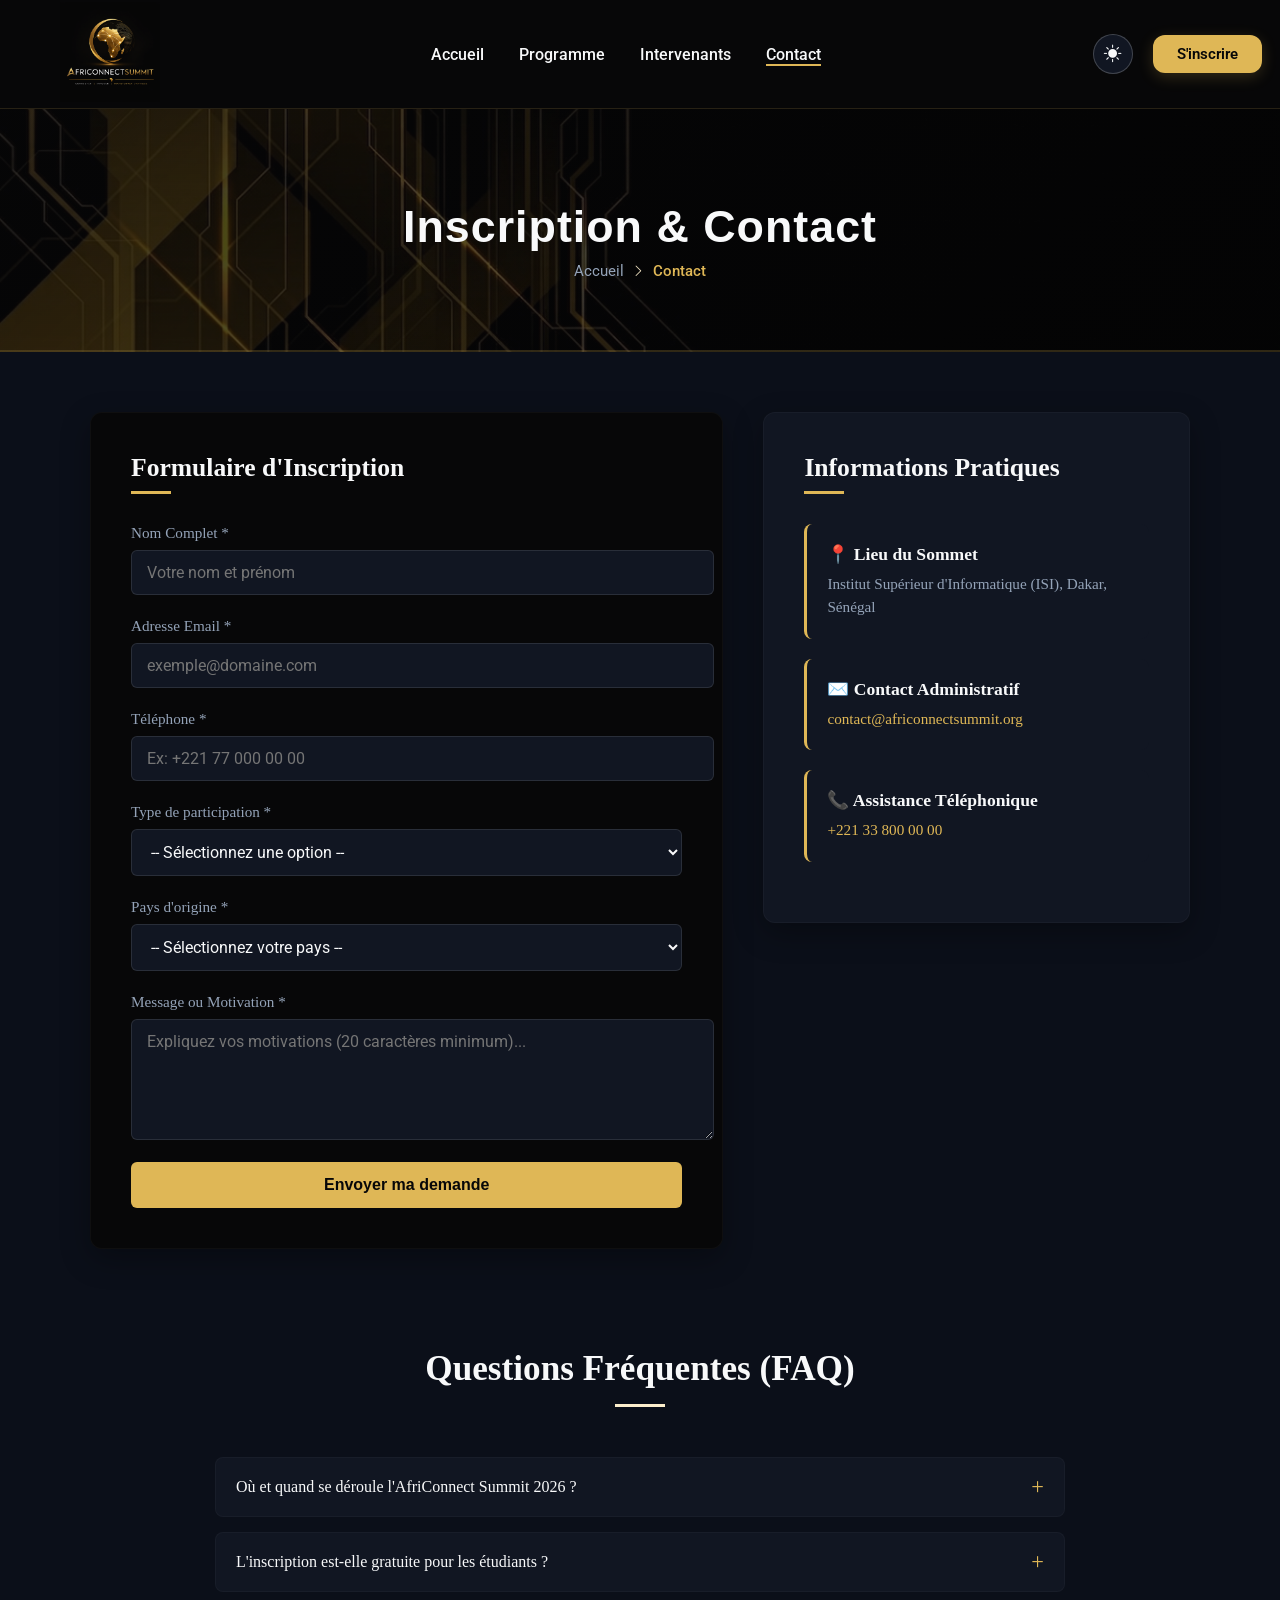
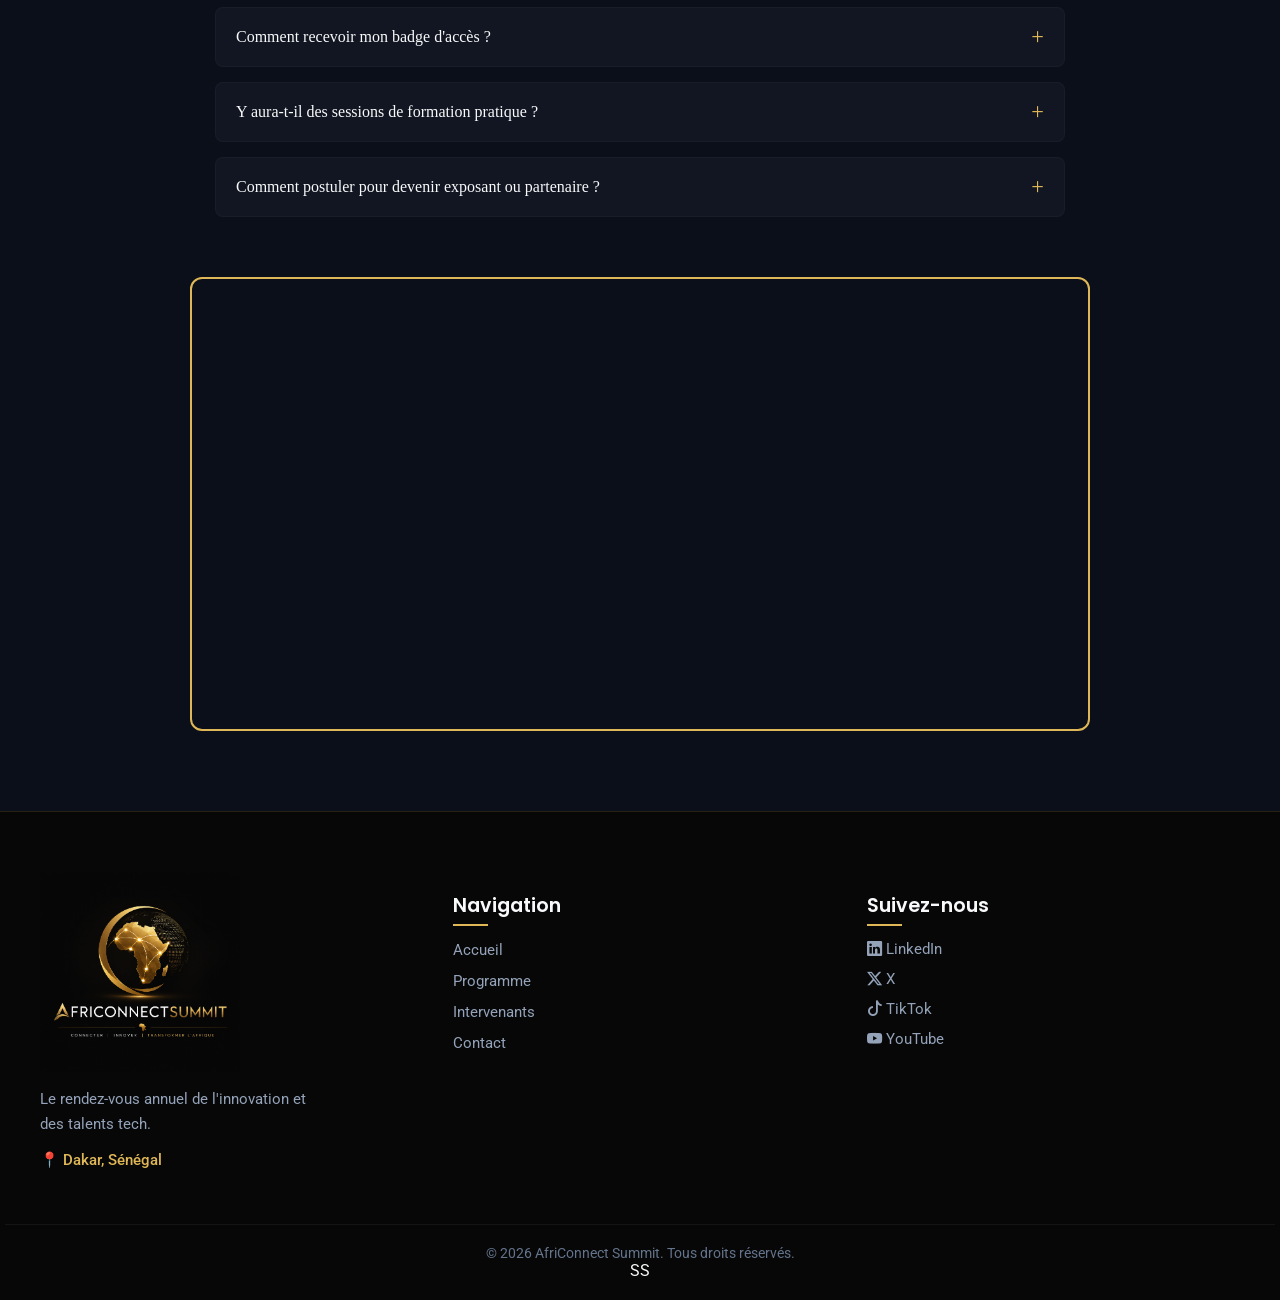
==== commit e031eb31: "feat: ajout du Dark/Light Mode, de la validation du formulaire, du bouton retour en haut et de l'ann" ====
--- a/contact.html
+++ b/contact.html
@@ -264,9 +264,12 @@
     </div>
 
     <div class="footer_bottom">
-        <p>© 2026 AfriConnect Summit. Tous droits réservés.</p>
+          <p>© <span id="currentYear"></span> AfriConnect Summit. Tous droits réservés.</p>SS
     </div>
 </footer>
+<button id="backToTop" aria-label="Retour en haut">
+    <i class="bi bi-arrow-up"></i>
+</button>
 
     <script src="js/main.js"></script> <!-- Script JavaScript -->
 
--- a/css/style.css
+++ b/css/style.css
@@ -1549,3 +1549,49 @@
 .speaker-card.hidden{
     display:none;
 }
+/* Bouton Retour en haut */
+#backToTop{
+    position: fixed;
+    bottom: 25px;
+    right: 25px;
+    width: 50px;
+    height: 50px;
+    border: none;
+    border-radius: 50%;
+    background: var(--primary);
+    color: var(--dark);
+    font-size: 1.3rem;
+    cursor: pointer;
+    display: flex;
+    justify-content: center;
+    align-items: center;
+
+    opacity: 0;
+    visibility: hidden;
+
+    transition: all .3s ease;
+    box-shadow: 0 5px 15px rgba(0,0,0,.3);
+
+    z-index: 1000;
+}
+
+#backToTop.show{
+    opacity: 1;
+    visibility: visible;
+}
+
+#backToTop:hover{
+    transform: translateY(-5px);
+    background: var(--primary-glow);
+}
+[data-theme="light"]{
+
+    --secondary:#f5f5f5;
+    --dark:#ffffff;
+    --cosecours:#e9edf5;
+    --bgcol:#ffffff;
+
+    --light:#111111;
+    --text-muted:#555555;
+
+}
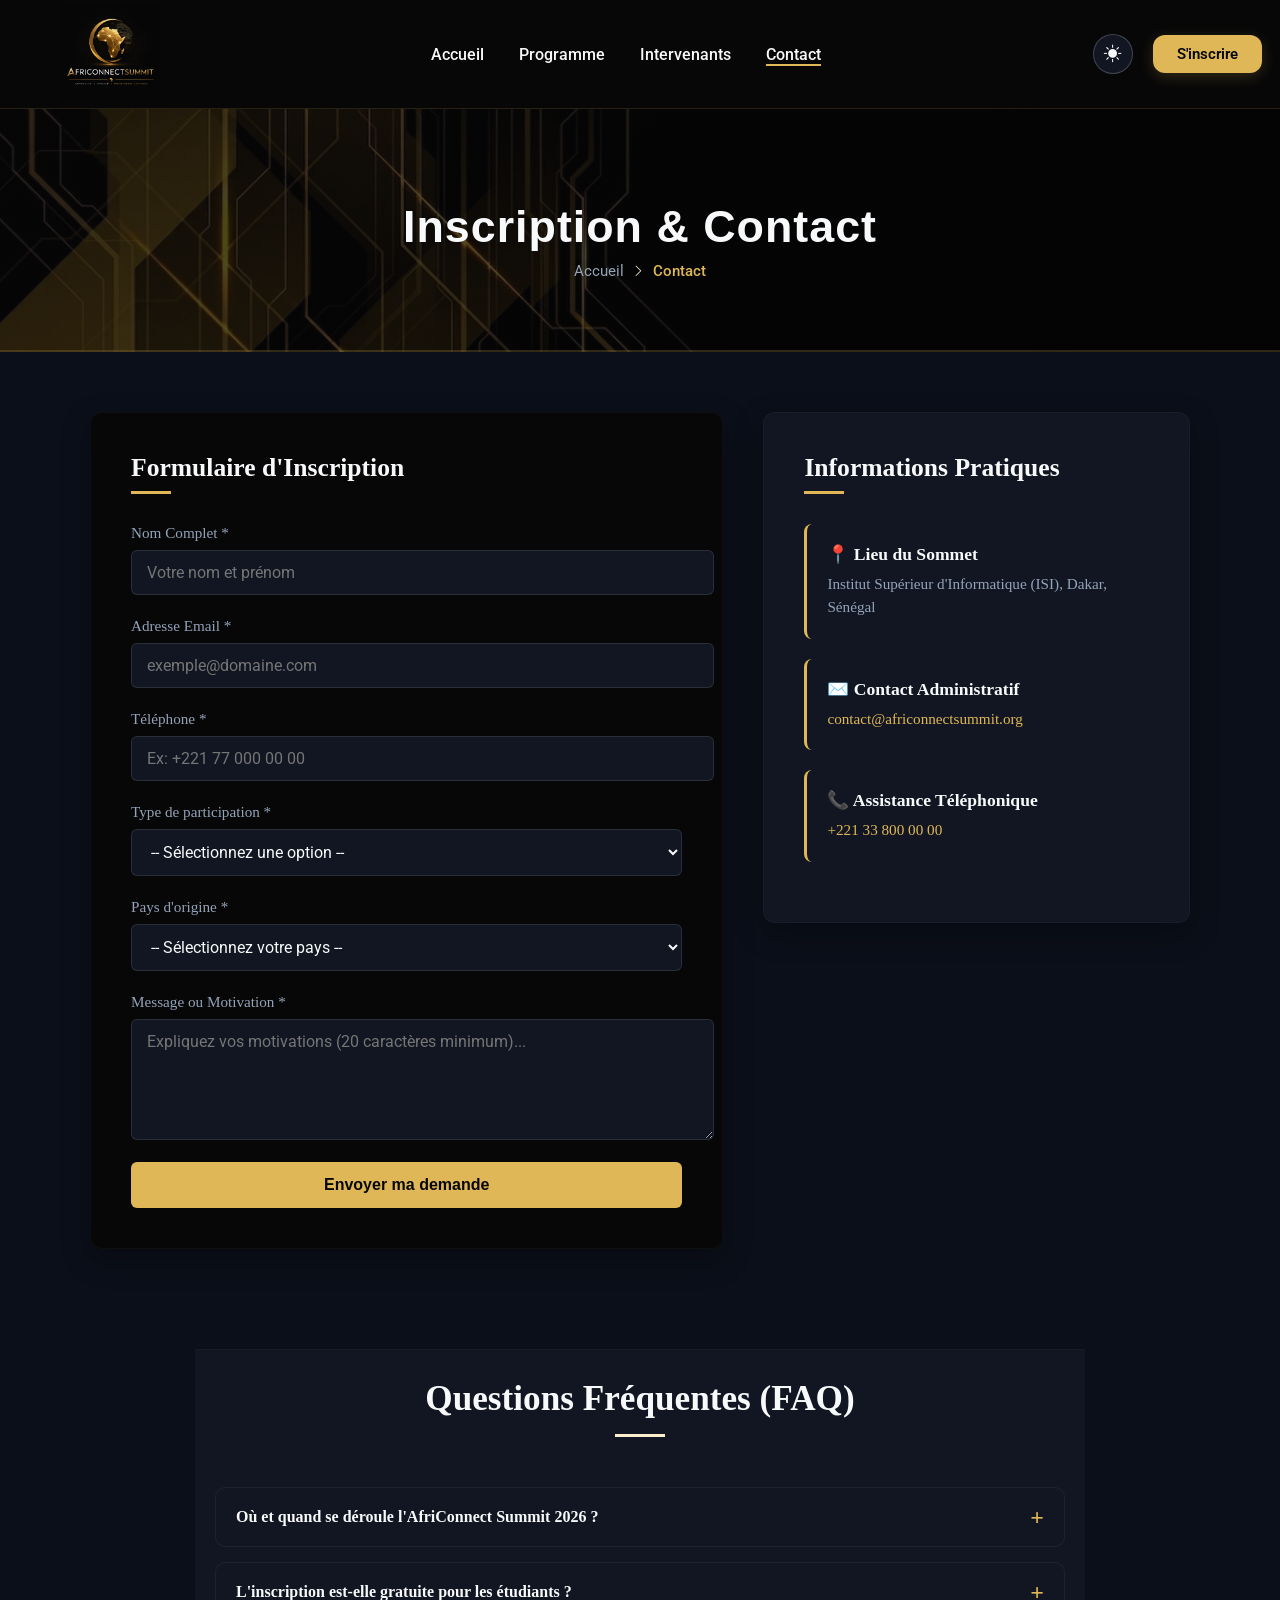
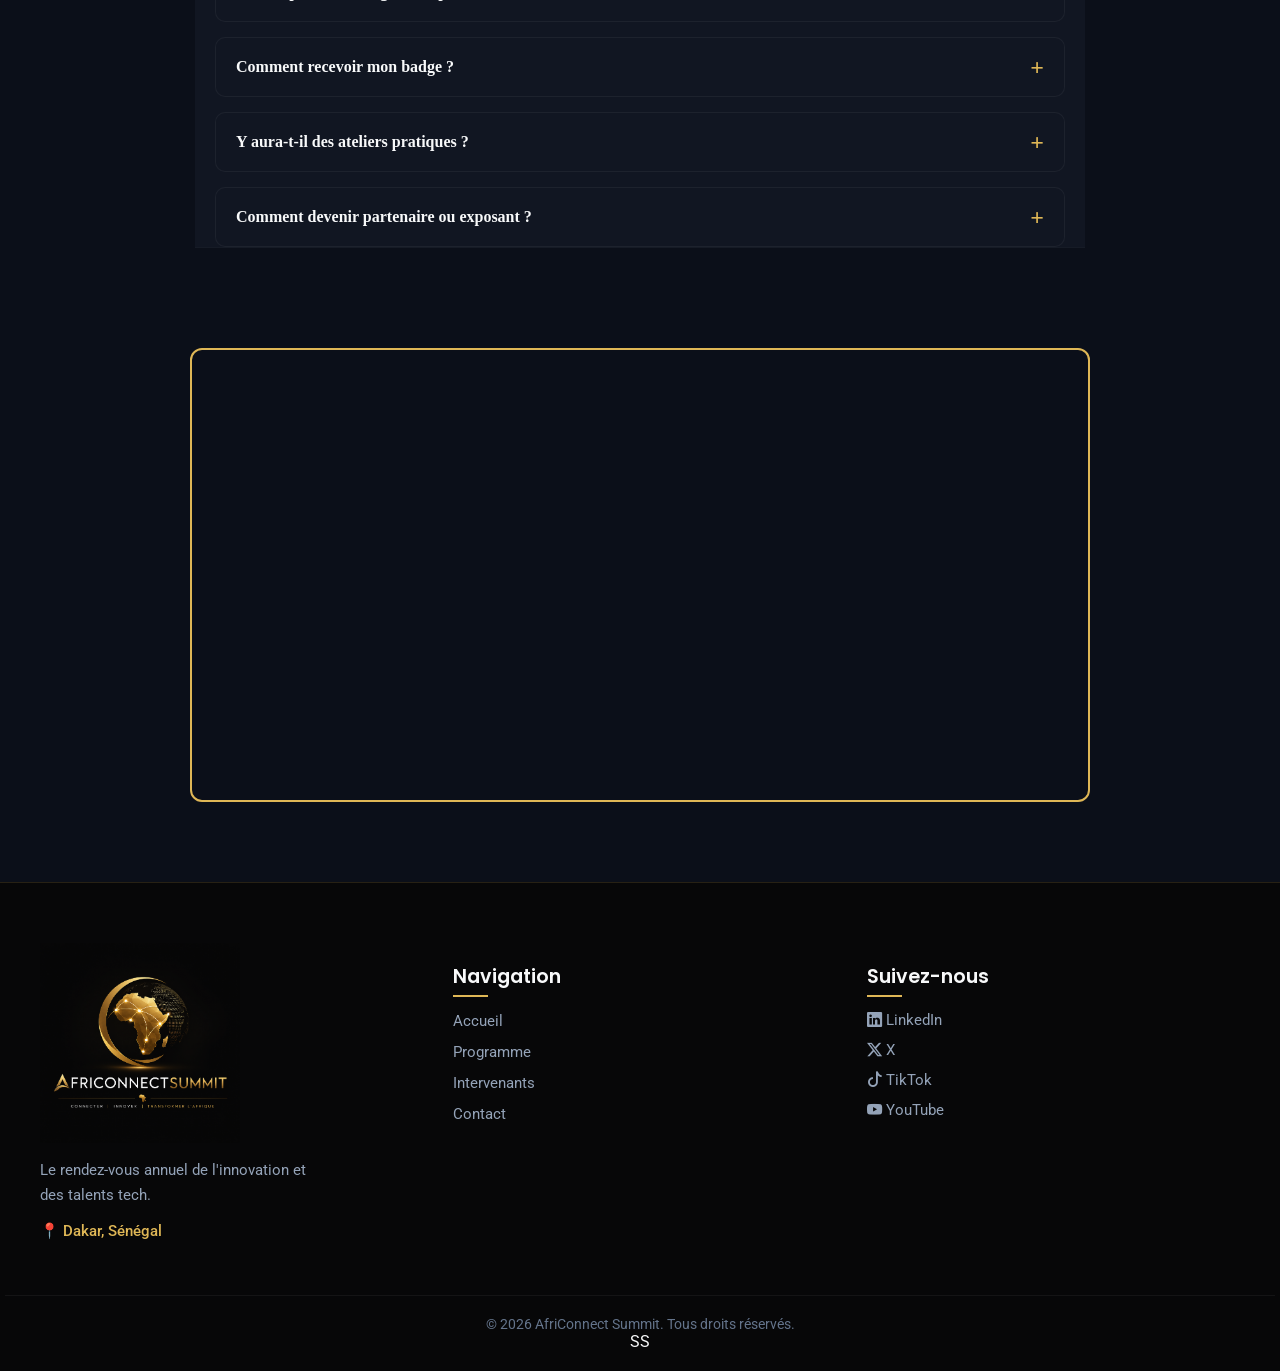
==== commit 02e10527: "feat: ajout d'un accordéon FAQ en CSS pur, contrôles vidéo en JavaScript et commentaires du code" ====
--- a/contact.html
+++ b/contact.html
@@ -15,7 +15,7 @@
     
 </head>
 <body>
-
+<!-- LES LIENS -->
 <header>
     <nav class="nav-summit">
         <div class="nav-logo">
@@ -54,7 +54,7 @@
         </div>
     </div>
 </header>
-   
+   <!-- CORPS -->
      <main>
        
         <!-- ZONE DE SUCCÈS GLOBALE -->
@@ -157,54 +157,63 @@
     </section>
 
         <!-- 3. FAQ EN ACCORDÉON  -->
-    
-<section class="faq-section">
+ <section class="faq-section section-stats fade-in">
     <h2 class="section-title-center">Questions Fréquentes (FAQ)</h2>
+
     <div class="accordion-container">
-        
-        <!-- Question 1 -->
-        <div class="accordion-item">
-            <div class="accordion-header">Où et quand se déroule l'AfriConnect Summit 2026 ?</div>
-            <div class="accordion-content">
-                <p>L'événement se déroulera en juillet 2026 dans les locaux de l'Institut Supérieur d'Informatique (ISI) à Dakar, Sénégal.</p>
-            </div>
-        </div>
-
-        <!-- Question 2 -->
-        <div class="accordion-item">
-            <div class="accordion-header">L'inscription est-elle gratuite pour les étudiants ?</div>
-            <div class="accordion-content">
-                <p>Oui, l'accès est entièrement gratuit pour les étudiants sous réserve de sélection et de présentation d'une carte d'étudiant valide lors de l'enregistrement.</p>
-            </div>
-        </div>
-
-        <!-- Question 3 -->
-        <div class="accordion-item">
-            <div class="accordion-header">Comment recevoir mon badge d'accès ?</div>
-            <div class="accordion-content">
-                <p>Après validation de votre formulaire par notre équipe, un e-badge avec un QR Code unique vous sera envoyé par email. Il suffira de le présenter à l'accueil.</p>
-            </div>
-        </div>
-
-        <!-- Question 4 -->
-        <div class="accordion-item">
-            <div class="accordion-header">Y aura-t-il des sessions de formation pratique ?</div>
-            <div class="accordion-content">
-                <p>Absolument ! Le programme intègre plusieurs workshops pratiques (Data Science, Cloud, Cybersécurité) animés par des experts du secteur informatique.</p>
-            </div>
-        </div>
-
-        <!-- Question 5 -->
-        <div class="accordion-item">
-            <div class="accordion-header">Comment postuler pour devenir exposant ou partenaire ?</div>
-            <div class="accordion-content">
-                <p>Veuillez soumettre votre demande via le formulaire ci-dessus en sélectionnant le type de participation "Exposant", notre équipe commerciale vous recontactera sous 48 heures.</p>
+
+        <div class="accordion-item">
+            <input type="checkbox" id="faq1" class="accordion-toggle">
+            <label for="faq1" class="accordion-header">
+                Où et quand se déroule l'AfriConnect Summit 2026 ?
+            </label>
+            <div class="accordion-content">
+                <p>L'événement se déroulera en juillet 2026 à l'Institut Supérieur d'Informatique (ISI) de Dakar, Sénégal.</p>
+            </div>
+        </div>
+
+        <div class="accordion-item">
+            <input type="checkbox" id="faq2" class="accordion-toggle">
+            <label for="faq2" class="accordion-header">
+                L'inscription est-elle gratuite pour les étudiants ?
+            </label>
+            <div class="accordion-content">
+                <p>Oui. L'inscription est gratuite pour les étudiants sous réserve de validation et de présentation d'une carte d'étudiant.</p>
+            </div>
+        </div>
+
+        <div class="accordion-item">
+            <input type="checkbox" id="faq3" class="accordion-toggle">
+            <label for="faq3" class="accordion-header">
+                Comment recevoir mon badge ?
+            </label>
+            <div class="accordion-content">
+                <p>Après validation de votre inscription, un e-badge contenant un QR Code vous sera envoyé par e-mail.</p>
+            </div>
+        </div>
+
+        <div class="accordion-item">
+            <input type="checkbox" id="faq4" class="accordion-toggle">
+            <label for="faq4" class="accordion-header">
+                Y aura-t-il des ateliers pratiques ?
+            </label>
+            <div class="accordion-content">
+                <p>Oui, plusieurs ateliers pratiques en Data Science, Cloud et Cybersécurité seront organisés.</p>
+            </div>
+        </div>
+
+        <div class="accordion-item">
+            <input type="checkbox" id="faq5" class="accordion-toggle">
+            <label for="faq5" class="accordion-header">
+                Comment devenir partenaire ou exposant ?
+            </label>
+            <div class="accordion-content">
+                <p>Sélectionnez "Exposant" dans le formulaire d'inscription. Notre équipe vous répondra sous 48 heures.</p>
             </div>
         </div>
 
     </div>
 </section>
-
    <!-- 4. CARTE GOOGLE MAPS -->
     
     <section class="map-section">
@@ -222,7 +231,7 @@
         </div>
     </section>
      </main>
-    
+    <!-- FOOTER -->
 
 <footer class="footer-summit">
     <div class="footer_container">
--- a/css/style.css
+++ b/css/style.css
@@ -1,76 +1,97 @@
+/* ================================================
+   IMPORT DES POLICES GOOGLE FONTS
+   Poppins (titres) et Roboto (texte courant)
+================================================ */
 @import url('https://fonts.googleapis.com/css2?family=Poppins:wght@500;600;700&family=Roboto:wght@400;500&display=swap');
 
 
+/* ================================================
+   VARIABLES CSS GLOBALES (:root)
+   Centralise les couleurs, polices et espacements
+   réutilisés partout dans le site.
+================================================ */
 :root {
     
-    --primary: #dfb756;       
-    --primary-glow: #fceecc;  
-    --secondary: #111622;     
-    --dark: #070708;      
-    --cosecours:#162035;  
-    --bgcol:#0b0f19;  
-    --light: #f8f9fa;        
-    --text-muted: #94a3b8;   
+    --primary: #dfb756;        /* Couleur dorée principale (accents, boutons) */
+    --primary-glow: #fceecc;   /* Version claire de la couleur primaire (halo/contraste) */
+    --secondary: #111622;      /* Couleur de fond secondaire (cartes, blocs) */
+    --dark: #070708;           /* Couleur très sombre (fond général, navbar) */
+    --cosecours:#162035;       /* Couleur intermédiaire pour dégradés et fonds */
+    --bgcol:#0b0f19;           /* Couleur de fond principale du site (thème sombre) */
+    --light: #f8f9fa;          /* Couleur claire pour le texte principal */
+    --text-muted: #94a3b8;     /* Couleur grise pour le texte secondaire/atténué */
 
    
-    --font-title: 'Poppins', sans-serif;
-    --font-text: 'Roboto', sans-serif;
+    --font-title: 'Poppins', sans-serif;  /* Police utilisée pour les titres */
+    --font-text: 'Roboto', sans-serif;    /* Police utilisée pour le texte courant */
 
    
-    --padding: 60px;
-    --margin: 20px;
-    --radius: 12px;
-}
+    --padding: 60px;   /* Espacement interne standard réutilisable */
+    --margin: 20px;    /* Marge standard réutilisable */
+    --radius: 12px;    /* Rayon d'arrondi standard réutilisable */
+}
+
+/* ================================================
+   STYLES DE BASE DU BODY
+================================================ */
 body{
-    padding-top: 90px;
+    padding-top: 90px;              /* Laisse de la place pour la navbar fixe en haut */
     margin: 0;
-    background-color: var(--bgcol);
-
-
-}
-
+    background-color: var(--bgcol); /* Fond sombre par défaut */
+}
+
+/* ================================================
+   BARRE DE NAVIGATION (NAVBAR)
+================================================ */
 .nav-summit{
     display: flex;
-    justify-content: space-between;
+    justify-content: space-between;  /* Logo à gauche, liens/actions à droite */
     align-items: center;
     padding:2px var(--margin);
     background-color: var(--dark);
-    position: fixed;
+    position: fixed;                 /* Reste visible en haut lors du scroll */
     top: 0;
     left: 0;
     width: 97%;
-    z-index: 1000;
-    border-bottom: 1px solid rgba(223, 183, 86, 0.15);
-
-}
+    z-index: 1000;                   /* Passe au-dessus du reste du contenu */
+    border-bottom: 1px solid rgba(223, 183, 86, 0.15); /* Fine ligne dorée subtile */
+
+}
+
+/* Conteneur des actions à droite de la navbar (bouton thème, CTA...) */
 .nav-actions {
     display: flex;
     align-items: center;
     gap: 20px;
 }
+
+/* Bouton rond pour basculer entre thème clair et sombre */
 #theme-toggle {
     background-color: var(--secondary);
     border: 1px solid rgba(255, 255, 255, 0.2);
     color: var(--light);
     width: 40px;
     height: 40px;
-    border-radius: 50%;
+    border-radius: 50%;              /* Forme circulaire */
     cursor: pointer;
     display: flex;
     align-items: center;
     justify-content: center;
     font-size: 1.1rem;
-    transition: all 0.3s ease;
+    transition: all 0.3s ease;       /* Animation douce au survol */
 }
 
 #theme-toggle:hover {
     background-color: var(--light);
     color: var(--dark);
-    transform: scale(1.05);
-}
+    transform: scale(1.05);          /* Léger agrandissement au survol */
+}
+
 .nav-logo{
     margin-left: 40px;
 }
+
+/* Liste des liens de navigation */
 .nav-summit ul{
     display: flex;
     gap: 35px;
@@ -88,9 +109,10 @@
 }
 
 .nav-summit ul li a:hover{
-    color: var(--primary);
-}
-
+    color: var(--primary);           /* Couleur dorée au survol d'un lien */
+}
+
+/* Bouton d'action principal dans la navbar (ex: "S'inscrire") */
 .nav-summit div a{
     background: linear-gradient(135deg, var(--primary) 0%, var(--primary) 100%);
     color: var(--dark);
@@ -104,16 +126,18 @@
     transition: transform 0.2s ease, box-shadow 0.2s ease;
 }
 .nav-summit div a:hover{
-    transform: translateY(-5px);
+    transform: translateY(-5px);     /* Effet de "soulèvement" au survol */
     box-shadow: 0 6px 20px rgba(214, 174, 80, 0.317);
 }
 
-
+/* Style générique pour un lien/élément "actif" (ex: page en cours) */
 .active {
     color: var(--primary);
     font-weight: bold;
     border-bottom: 2px solid var(--primary);
 }
+
+/* Bouton "hamburger" pour le menu mobile — caché par défaut sur desktop */
 .menu-toggle {
     display: none; 
     flex-direction: column;
@@ -123,19 +147,25 @@
     cursor: pointer;
 }
 
+/* Chacune des 3 barres du bouton hamburger */
 .bar {
     width: 25px;
     height: 3px;
     background-color: #333;
 }
 
-/* INDEX STYLES */
+/* ================================================
+   STYLES GÉNÉRAUX DE LA PAGE D'ACCUEIL (INDEX)
+================================================ */
+
+/* Conteneur centré avec largeur maximale, utilisé dans plusieurs sections */
 .container {
     max-width: 1200px;
     margin: 0 auto;
     padding: 0 var(--margin);
 }
 
+/* Titre de section centré avec petit trait décoratif en dessous */
 .section_title {
     text-align: center;
     font-size: 2rem;
@@ -150,18 +180,22 @@
     width: var(--padding);
     height: 3px;
     background: var(--primary);
-    margin: 10px auto 0 auto;
-}
-/* HERO STRUCTURE */
+    margin: 10px auto 0 auto;        /* Trait doré centré sous le titre */
+}
+
+/* ================================================
+   SECTION HERO (VIDÉO + CARTE D'INTRODUCTION)
+================================================ */
 
 .herovideo {
     padding: 60px 0;
-    min-height: 100vh; 
+    min-height: 100vh;               /* Occupe toute la hauteur de l'écran */
     display: flex;
     align-items: center;
     justify-content: center;
 }
 
+/* Grille à deux colonnes : vidéo (plus large) + carte d'infos */
 .herovideo_grid {
     display: grid;
     grid-template-columns: 1.2fr 1fr;
@@ -170,14 +204,14 @@
     padding: 0 var(--margin);
     width: 100%;
     align-items: stretch;
-    animation: fadeInUp 1s ease-out forwards; 
-}
-
-/* Bloc Vidéo */
+    animation: fadeInUp 1s ease-out forwards;  /* Animation d'apparition (définie ailleurs) */
+}
+
+/* --- Bloc Vidéo --- */
 .video_wrapper {
     position: relative;
     border-radius: 16px;
-    overflow: hidden;
+    overflow: hidden;                /* Coupe la vidéo aux coins arrondis */
     box-shadow: 0 20px 40px rgba(0,0,0,0.5);
     background-color: var(--dark);
     border: 1px solid rgba(255,255,255,0.03);
@@ -186,9 +220,10 @@
 .main_video {
     width: 100%;
     height: 100%;
-    object-fit: cover;
-}
-
+    object-fit: cover;                /* La vidéo remplit le cadre sans se déformer */
+}
+
+/* Boutons flottants superposés sur la vidéo (play/pause, son...) */
 .button_video {
     position: absolute;
     bottom: 20px;
@@ -217,7 +252,7 @@
     color: var(--dark);
 }
 
-/* Carte Droite du Hero */
+/* --- Carte Droite du Hero (titre, description, CTA) --- */
 .hero_card {
     background: linear-gradient(145deg, var(--cosecours) 0%, var(--secondary) 100%);
     border: 1px solid rgba(255, 255, 255, 0.05);
@@ -225,20 +260,19 @@
     padding: 40px;
     display: flex;
     flex-direction: column;
-    justify-content: space-between;
+    justify-content: space-between;   /* Répartit le contenu du haut en bas */
     box-shadow: 0 20px 40px rgba(0,0,0,0.4);
 }
 
 .hero_badge { 
     margin-bottom: 15px;
-   display: flex;
+    display: flex;
     justify-content: center;
- }
+}
 .hero_badge_img {
-     max-width: 450px;
+    max-width: 450px;
     display: block;
-
-     }
+}
 
 .hero_title {
     font-size: 1.9rem;
@@ -267,7 +301,7 @@
 }
 
 .countdown_item {
-    flex: 1;
+    flex: 1;                          /* Chaque unité (jours/heures/min/sec) prend la même largeur */
     text-align: center;
 }
 
@@ -284,7 +318,7 @@
     text-transform: uppercase;
 }
 
-/* Actions CTA */
+/* --- Boutons d'action (CTA) du Hero --- */
 .hero_actions {
     display: flex;
     gap: 15px;
@@ -297,7 +331,7 @@
     text-decoration: none;
     font-weight: 600;
     font-size: 0.95rem;
-    border-radius: 50px; 
+    border-radius: 50px;              /* Bouton en forme de pilule */
     transition: transform 0.2s ease, box-shadow 0.2s ease;
 }
 
@@ -316,17 +350,19 @@
 }
 
 .btn_cta:hover {
-    transform: translateY(-2px);
+    transform: translateY(-2px);      /* Léger soulèvement au survol */
 }
 .btn_primary:hover { 
     background: var(--primary);
- }
+}
 .btn_secondary:hover {
-     background: rgba(255,255,255,0.05);
-     border-color: var(--light);
-     }
-
-/* --- SECTION STATISTIQUES (CHIFFRES CLÉS) --- */
+    background: rgba(255,255,255,0.05);
+    border-color: var(--light);
+}
+
+/* ================================================
+   SECTION STATISTIQUES (CHIFFRES CLÉS)
+================================================ */
 .section-stats {
     background: var(--secondary);
     padding: 50px 0;
@@ -336,7 +372,7 @@
 
 .stats_grid {
     display: grid;
-    grid-template-columns: repeat(4, 1fr);
+    grid-template-columns: repeat(4, 1fr);  /* 4 statistiques par ligne */
     gap: 20px;
     text-align: center;
 }
@@ -353,7 +389,9 @@
     color: var(--text-muted);
 }
 
-/* --- SECTION POURQUOI PARTICIPER --- */
+/* ================================================
+   SECTION "POURQUOI PARTICIPER"
+================================================ */
 .section-why { padding: 80px 0; }
 
 .why_flex {
@@ -363,7 +401,7 @@
 }
 
 .why_item {
-    flex: 1;
+    flex: 1;                          /* Les 3 blocs se partagent l'espace équitablement */
     background: var(--dark);
     padding: 35px 25px;
     border-radius: 12px;
@@ -373,8 +411,8 @@
 }
 
 .why_item:hover {
-     transform: translateY(-5px); 
-    }
+    transform: translateY(-5px);      /* Effet de survol "flottant" */
+}
 
 .why_icon {
     font-size: 2.2rem;
@@ -383,26 +421,28 @@
 }
 
 .why_item h3 {
-     margin: 0 0 12px 0; 
-     font-size: 1.3rem; 
-     color: var(--light);
-     }
+    margin: 0 0 12px 0; 
+    font-size: 1.3rem; 
+    color: var(--light);
+}
 .why_item p { 
     margin: 0; 
     color: var(--text-muted); 
     font-size: 0.95rem; 
     line-height: 1.6;
- }
-
-/* --- SECTION INTERVENANTS VEDETTES --- */
+}
+
+/* ================================================
+   SECTION INTERVENANTS VEDETTES (accueil)
+================================================ */
 .section-speakers {
-     padding: 80px 0;
-      background: rgba(255,255,255,0.01);
-     }
+    padding: 80px 0;
+    background: rgba(255,255,255,0.01);
+}
 
 .speakers_grid {
     display: grid;
-    grid-template-columns: repeat(4, 1fr); 
+    grid-template-columns: repeat(4, 1fr);  /* 4 cartes par ligne */
     gap: 25px;
 }
 
@@ -420,6 +460,7 @@
     box-shadow: 0 10px 25px rgba(223, 183, 86, 0.1);
 }
 
+/* Photo ronde de l'intervenant */
 .speaker_img_wrapper {
     width: 120px;
     height: 120px;
@@ -431,29 +472,30 @@
 
 .speaker_img { 
     width: 100%;
-     height: 100%;
-      object-fit: cover;
-     }
+    height: 100%;
+    object-fit: cover;
+}
 .speaker_card h3 { 
     font-size: 1.15rem;
-     margin: 0 0 6px 0;
-      color: var(--light);
-     }
+    margin: 0 0 6px 0;
+    color: var(--light);
+}
 .speaker_role {
-     color: var(--primary);
-     font-size: 0.85rem;
-      margin: 0 0 8px 0;
-     }
+    color: var(--primary);
+    font-size: 0.85rem;
+    margin: 0 0 8px 0;
+}
 .speaker_country {
-     color: var(--text-muted); 
-     font-size: 0.8rem; 
-     text-transform: uppercase; 
-    }
+    color: var(--text-muted); 
+    font-size: 0.8rem; 
+    text-transform: uppercase; 
+}
 
 .speakers_action { 
     text-align: center; 
     margin-top: 40px;
- }
+}
+/* Bouton "Voir tous les intervenants" */
 .btn_view {
     display: inline-block;
     padding: var(--radius) 30px;
@@ -466,13 +508,15 @@
 }
 .btn_view:hover { 
     background: var(--primary);
-     color: var(--dark);
-     }
-
-/* --- SECTION SPONSORS ) --- */
+    color: var(--dark);
+}
+
+/* ================================================
+   SECTION SPONSORS
+================================================ */
 .section-sponsors { 
     padding: 80px 0;
- }
+}
 
 .sponsors_tier {
     text-align: center;
@@ -492,24 +536,23 @@
     justify-content: center;
     align-items: center;
     gap: 40px;
-    flex-wrap: wrap;
-}
-
+    flex-wrap: wrap;                  /* Passe à la ligne si trop de logos */
+}
 
 .logo_gold { 
     width: 150px;
     border-radius: 20px;   
     padding: 15px;
-     
-     }
-
-
-/* PAGE BANNER STYLES */ 
+}
+
+/* ================================================
+   BANNIÈRE DE PAGE (utilisée sur les pages internes)
+================================================ */
 .page-banner {
     width: 100%;
     min-height: 220px;
     background: linear-gradient(135deg, rgba(7, 7, 8, 0.8) 0%, rgba(7, 7, 8, 0.5) 100%), 
-                url(../images/page.png) no-repeat right center / cover;
+                url(../images/page.png) no-repeat right center / cover;  /* Image de fond assombrie */
     display: flex;
     align-items: center;
     justify-content: center;
@@ -524,8 +567,9 @@
     margin:0 0 10px 0;
     font-weight: 700;
     letter-spacing: 1px;
-   
-}
+}
+
+/* Fil d'ariane (breadcrumb) : Accueil > Page actuelle */
 .breadcrumb {
     font-family:var(--font-text);
     font-size: 0.95rem;
@@ -551,13 +595,17 @@
     font-weight: 500;
 }
 
-/* Programme section styles */
+/* ================================================
+   SECTION PROGRAMME (onglets + tableau des horaires)
+================================================ */
 
 .program-section {
     max-width: 1100px;
     margin: 60px auto;
     padding: 0 20px;
 }
+
+/* Conteneur des boutons d'onglets (Jour 1, Jour 2...) */
 .tabs-container {
     display: flex;
     justify-content: center;
@@ -579,29 +627,37 @@
     border-color: var(--light);
     color: var(--primary-glow);
 }
+/* Style du bouton d'onglet actuellement sélectionné (géré en JS) */
 .tab-btn.active {
     background: var(--primary);
     color: var(--dark);
     border-color: var(--primary);
     box-shadow: 0 4px 15px rgba(223, 183, 86, 0.3);
 }
+
+/* Contenu associé à chaque onglet : caché par défaut */
 .tab-content {
     display: none; 
     opacity: 0;
     transform: translateY(10px);
     transition: opacity 0.4s ease, transform 0.4s ease;
 }
+/* Contenu affiché lorsque son onglet est actif */
 .tab-content.active {
     display: block;
     opacity: 1;
     transform: translateY(0);
 }
+
+/* Permet de faire défiler le tableau horizontalement sur petit écran */
 .table-responsive {
     overflow-x: auto;
     border-radius: 12px;
     box-shadow: 0 10px 30px rgba(0, 0, 0, 0.5);
     border: 1px solid rgba(255, 255, 255, 0.05);
 }
+
+/* Tableau des horaires du programme */
 .schedule-table {
     width: 100%;
     border-collapse: collapse;
@@ -622,7 +678,7 @@
     border-bottom: 1px solid rgba(255, 255, 255, 0.05);
 }
 .schedule-table tbody tr:nth-child(even) {
-    background-color: var(--secondary);
+    background-color: var(--secondary);   /* Alternance de lignes (zébrage) */
 }
 .schedule-table tbody tr:hover {
     background-color: rgba(223, 183, 86, 0.03);
@@ -630,8 +686,9 @@
 .time-col {
     color: var(--primary);
     font-weight: 600;
-    white-space: nowrap;
-}
+    white-space: nowrap;              /* Empêche l'heure de passer à la ligne */
+}
+/* Petit badge indiquant la salle */
 .room-badge {
     background: rgba(255, 255, 255, 0.08);
     color: var(--light);
@@ -645,10 +702,12 @@
 }
 .room-badge.accent { 
     background: var(--primary-glow);
-     color: var(--primary-glow);
- }
-
-
+    color: var(--secondary);
+}
+
+/* ================================================
+   SECTION THÈMES DU SOMMET
+================================================ */
 .themes-section {
     max-width: 1100px;
     margin: 100px auto;
@@ -670,7 +729,7 @@
 }
 .themes-grid {
     display: grid;
-    grid-template-columns: repeat(2, 1fr);
+    grid-template-columns: repeat(2, 1fr);   /* 2 cartes par ligne */
     gap: 30px;
 }
 
@@ -701,20 +760,23 @@
     line-height: 1.6;
 }
 
-
-/* CONTACT SECTION STYLES */ 
+/* ================================================
+   SECTION CONTACT (formulaire + infos)
+================================================ */
 .contact-section {
     max-width: 1100px;
     margin: 60px auto;
     padding: 0 20px;
 }
+
+/* Conteneur en 2 colonnes : formulaire (large) + bloc infos */
 .contact-container {
     display: flex;
     gap: 40px;
     align-items: flex-start;
 }
 .contact-form-block {
-    flex: 1.6;
+    flex: 1.6;                        /* Le formulaire prend plus de place que les infos */
     background: var(--dark);
     padding: 40px;
     border-radius: 12px;
@@ -746,6 +808,8 @@
     background: var(--primary);
     margin-top: 8px;
 }
+
+/* --- Style des champs du formulaire --- */
 .form-group {
     margin-bottom: 22px;
     display: flex;
@@ -771,7 +835,7 @@
     outline: none;
     transition: all 0.3s ease;
 }
-/* VALIDATION STYLES */
+/* --- STYLES DE VALIDATION (liés au script JS) --- */
 .form-group input:focus,
 .form-group select:focus,
 .form-group textarea:focus {
@@ -779,31 +843,31 @@
     box-shadow: 0 0 8px rgba(223, 183, 86, 0.2);
 }
 
-/* Classes pour les retours de validation JS */
+/* Classes ajoutées dynamiquement par le JS selon la validité du champ */
 .form-group.success input,
 .form-group.success select,
 .form-group.success textarea {
-    border-color: #2ed573;
+    border-color: #2ed573;            /* Vert : champ valide */
 }
 
 .form-group.error input,
 .form-group.error select,
 .form-group.error textarea {
-    border-color: #ff4757;
+    border-color: #ff4757;            /* Rouge : champ invalide */
 }
 
 .error-message {
     color: #ff4757;
     font-size: 0.85rem;
     margin-top: 6px;
-    display: none;
+    display: none;                    /* Caché tant qu'il n'y a pas d'erreur */
 }
 
 .form-group.error .error-message {
-    display: block;
-}
-
-/* Bouton d'envoi */
+    display: block;                   /* Affiché uniquement en cas d'erreur */
+}
+
+/* Bouton d'envoi du formulaire */
 .submit-btn {
     background: var(--primary);
     color: var(--dark);
@@ -822,7 +886,7 @@
     transform: translateY(-2px);
 }
 
-/* Message de succès global caché initialement */
+/* Message de succès global, affiché uniquement après validation OK (via JS) */
 .success-alert {
     display: none; 
     max-width: 1060px;
@@ -838,19 +902,19 @@
 
 .success-alert i { 
     font-size: 1.5rem;
- }
+}
 .success-alert p { 
     margin: 0; 
     font-weight: 500;
- }
-
-/* --- BLOC D'INFORMATIONS DROITE --- */
+}
+
+/* --- BLOC D'INFORMATIONS DROITE (adresse, contact...) --- */
 .info-card {
     background: var(--secondary);
     padding: 20px;
     border-radius: 8px;
     margin-bottom: 20px;
-    border-left: 3px solid var(--primary);
+    border-left: 3px solid var(--primary);   /* Liseré doré à gauche */
 }
 
 .info-card h3 {
@@ -868,71 +932,87 @@
     color: var(--primary);
     text-decoration: none;
 }
-.faq-section {
-    max-width: 850px;
-    margin: 100px auto 60px auto;
-    padding: 0 20px;
-}
-
-.accordion-container {
-    display: flex;
-    flex-direction: column;
-    gap: 15px;
-}
-.accordion-item {
-    background: var(--secondary);
-    border-radius: 8px;
-    border: 1px solid rgba(255, 255, 255, 0.03);
-    overflow: hidden;
-}
-.accordion-header {
-    display: block;
-    padding: 20px;
-    color: var(--light);
-    font-weight: 500;
-    cursor: pointer;
-    position: relative;
-    user-select: none;
-    transition: background 0.3s;
-}
-.accordion-header:hover {
-    background: rgba(223, 183, 86, 0.03);
-}
-.accordion-header::after {
-    content: '+';
-    position: absolute;
-    right: 20px;
-    top: 50%;
-    transform: translateY(-50%);
-    color: var(--primary);
-    font-size: 1.4rem;
-    transition: transform 0.3s ease;
-}
-.accordion-content {
-    max-height: 0; 
-    overflow: hidden;
-    transition: max-height 0.35s cubic-bezier(0.4, 0, 0.2, 1);
-    background: var(--cosecours);
-}
-.accordion-content p {
-    padding: 20px;
-    margin: 0;
-    color: var(--text-muted);
-    line-height: 1.6;
-    font-size: 0.95rem;
-}
-/* DECLENCHER PAR JS */
-.accordion-header.active::after {
-    content: '-';
-    transform: translateY(-50%) rotate(180deg);
-}
-
-
-.accordion-header.active + .accordion-content {
-    max-height: 200px;
-}
-/* --- ENCADREMENT GOOGLE MAPS --- */
-
+
+/* ================================================
+   SECTION FAQ (accordéon)
+================================================ */
+/* ==========================
+   FAQ - Accordéon CSS Only
+========================== */
+
+.faq-section{
+    max-width:850px;
+    margin:100px auto;
+    padding:0 20px;
+}
+
+.accordion-container{
+    display:flex;
+    flex-direction:column;
+    gap:15px;
+}
+
+.accordion-item{
+    background:var(--secondary);
+    border-radius:10px;
+    overflow:hidden;
+    border:1px solid rgba(255,255,255,.05);
+}
+
+.accordion-toggle{
+    display:none;
+}
+
+.accordion-header{
+    display:block;
+    padding:20px;
+    cursor:pointer;
+    color:var(--light);
+    font-weight:600;
+    position:relative;
+    transition:background .3s;
+}
+
+.accordion-header:hover{
+    background:rgba(223,183,86,.05);
+}
+
+.accordion-header::after{
+    content:"+";
+    position:absolute;
+    right:20px;
+    top:50%;
+    transform:translateY(-50%);
+    color:var(--primary);
+    font-size:1.5rem;
+    transition:transform .3s;
+}
+
+.accordion-content{
+    max-height:0;
+    overflow:hidden;
+    background:var(--cosecours);
+    transition:max-height .4s ease;
+}
+
+.accordion-content p{
+    padding:20px;
+    margin:0;
+    color:var(--text-muted);
+    line-height:1.6;
+}
+
+.accordion-toggle:checked + .accordion-header::after{
+    content:"−";
+}
+
+.accordion-toggle:checked + .accordion-header + .accordion-content{
+    max-height:250px;
+}
+
+/* ================================================
+   ENCADREMENT GOOGLE MAPS
+================================================ */
 .map-section {
     max-width: 900px;        
     margin: 60px auto 80px auto; 
@@ -942,21 +1022,21 @@
 .map-wrapper {
     border: 2px solid var(--primary);   
     border-radius: 12px;         
-    overflow: hidden;           
-    line-height: 0;             
+    overflow: hidden;                 /* Coupe la carte aux coins arrondis */
+    line-height: 0;                   /* Évite un espace blanc sous l'iframe */
 }
 
 .map-wrapper iframe {
     display: block;            
-    transition: filter 0.3s ease;
-}
-
-
-
-/* INTERVENANTS STYLES */
-
-/* --- BARRE DE FILTRAGE --- */
-
+    transition: filter 0.3s ease;     /* Permet par ex. un effet de teinte selon le thème */
+}
+
+
+/* ================================================
+   PAGE INTERVENANTS
+================================================ */
+
+/* --- BARRE DE FILTRAGE (Tous / Catégorie A / B...) --- */
 .filter-section {
     padding: 40px 20px 20px 20px;
     text-align: center;
@@ -985,6 +1065,7 @@
     border-color: var(--primary);
     color: var(--primary);
 }
+/* Style du filtre actuellement sélectionné (géré en JS) */
 .filter-btn.active {
     background: var(--primary);
     color: var(--dark);
@@ -992,7 +1073,7 @@
     box-shadow: 0 4px 15px rgba(223, 183, 86, 0.25);
 }
 
-/* GRILLE DES INTERVENANTS  */
+/* --- GRILLE DES INTERVENANTS --- */
 .speakers-section {
     max-width: 1200px;
     margin: 0 auto 80px auto;
@@ -1000,7 +1081,7 @@
 }
 .speakers-grid {
     display: grid;
-    grid-template-columns: repeat(3, 1fr); 
+    grid-template-columns: repeat(3, 1fr);   /* 3 cartes par ligne */
     gap: 30px;
 }
 .speaker-card {
@@ -1024,7 +1105,7 @@
     width: 100%;
     height: 100%;
     object-fit: cover;
-    transition: transform 0.5s ease;
+    transition: transform 0.5s ease;  /* Effet de zoom progressif au survol */
 }
 .speaker-info {
     padding: 22px;
@@ -1056,13 +1137,13 @@
 }
 
 .speaker-card:hover .speaker-img-wrapper img {
-    transform: scale(1.05);
-}
-/* RESPONSIVE */
-
-/*==================================================
-        RESPONSIVE TABLETTE (1024px)
-===================================================*/
+    transform: scale(1.05);           /* Zoom léger sur la photo au survol de la carte */
+}
+
+
+/* ================================================
+   RESPONSIVE — TABLETTE (jusqu'à 1024px)
+================================================ */
 @media (max-width:1024px){
 
     .container{
@@ -1079,6 +1160,7 @@
         margin-left:0;
     }
 
+    /* Le hero passe en une seule colonne (vidéo puis carte) */
     .herovideo_grid{
         grid-template-columns:1fr;
         gap:40px;
@@ -1101,6 +1183,7 @@
         justify-content:center;
     }
 
+    /* Les statistiques passent de 4 à 2 colonnes */
     .stats_grid{
         grid-template-columns:repeat(2,1fr);
     }
@@ -1110,7 +1193,7 @@
     }
 
     .why_item{
-        flex:1 1 45%;
+        flex:1 1 45%;                 /* 2 blocs par ligne */
     }
 
     .speakers_grid{
@@ -1122,7 +1205,7 @@
     }
 
     .contact-container{
-        flex-direction:column;
+        flex-direction:column;        /* Formulaire et infos empilés */
     }
 
     .footer_container{
@@ -1131,45 +1214,37 @@
 
 }
 
-/*==================================================
-        RESPONSIVE MOBILE (768px)
-===================================================*/
+/* ================================================
+   RESPONSIVE — MOBILE (jusqu'à 768px)
+================================================ */
 @media (max-width:768px){
 
     body{
-        overflow-x:hidden;
+        overflow-x:hidden;            /* Évite le défilement horizontal parasite */
     }
 
     .nav-summit{
-
         padding:15px 20px;
         width:100%;
     }
 
+    /* Le bouton hamburger devient visible sur mobile */
     .menu-toggle{
         display:flex;
     }
 
+    /* Le menu se transforme en volet déroulant plein écran */
     .nav-summit ul{
-
         position:absolute;
         top:80px;
         left:0;
-
         width:100%;
-
         background:var(--dark);
-
         flex-direction:column;
-
         align-items:center;
-
         gap:25px;
-
         padding:25px 0;
-
-        display:none;
-
+        display:none;                 /* Caché tant que la classe "active" n'est pas ajoutée (JS) */
     }
 
     .nav-summit ul.active{
@@ -1193,46 +1268,32 @@
     }
 
     .countdown_container{
-
         flex-wrap:wrap;
-
         justify-content:center;
-
     }
 
     .countdown_item{
-
-        width:45%;
-
+        width:45%;                    /* 2 unités par ligne */
     }
 
     .hero_actions{
-
+        flex-direction:column;        /* Boutons CTA empilés */
+    }
+
+    .btn_cta{
+        width:100%;
+    }
+
+    .stats_grid{
+        grid-template-columns:1fr;    /* Une statistique par ligne */
+    }
+
+    .why_flex{
         flex-direction:column;
-
-    }
-
-    .btn_cta{
-
-        width:100%;
-
-    }
-
-    .stats_grid{
-
-        grid-template-columns:1fr;
-
-    }
-
-    .why_flex{
-
-        flex-direction:column;
-
-    }
-
-    
+    }
+
     .speakers-grid{
-        grid-template-columns: 1fr;
+        grid-template-columns: 1fr;   /* Une carte intervenant par ligne */
         gap: 20px;
     }
 
@@ -1247,122 +1308,89 @@
     }
 
     .theme-card{
-
         padding:25px;
-
     }
 
     .tabs-container{
-
         flex-wrap:wrap;
-
     }
 
     .tab-btn{
-
-        width:100%;
-
+        width:100%;                   /* Boutons d'onglets pleine largeur */
     }
 
     .contact-form-block,
     .contact-info-block{
-
         padding:25px;
-
     }
     
-
     .footer_container{
-
-        flex-direction:column;
-
+        flex-direction:column;        /* Colonnes du footer empilées */
         text-align:center;
-
     }
 
     .footer_col img{
-
         margin:auto auto 20px;
-
     }
    
-
-.footer_col h3{
-    display: inline-block;
-    position: absolute;
-}
+    /* NOTE : ce positionnement en "absolute" semble être un ajustement ponctuel */
+    .footer_col h3{
+        display: inline-block;
+        position: absolute;
+    }
 
     .footer_text{
-
         max-width:none;
-       
-
     }
     
-
-}
-
-/*==================================================
-            PETITS SMARTPHONES
-===================================================*/
-
+}
+
+/* ================================================
+   RESPONSIVE — PETITS SMARTPHONES (jusqu'à 480px)
+================================================ */
 @media (max-width:480px){
 
     .hero_title{
-
         font-size:1.3rem;
-
     }
 
     .hero_description p{
-
         font-size:.95rem;
-
     }
 
     .section_title,
     .section-title-center{
-
         font-size:1.7rem;
-
     }
 
     .banner-content h1{
-
         font-size:2rem;
-
     }
 
     .speaker_img_wrapper{
-
         width:100px;
         height:100px;
-
     }
 
     .countdown_item span{
-
         font-size:1.5rem;
-
     }
 
     .logo_gold{
-
         width:110px;
-
-    }
-
+    }
+
+    /* Le tableau garde une largeur minimale et devient scrollable horizontalement */
     .schedule-table{
-
         min-width:700px;
-
-    }
-
-}
-
-
-
-/* Footer Styles */
+    }
+
+}
+
+
+/* ================================================
+   PIED DE PAGE (FOOTER)
+================================================ */
 .footer-summit {
    background-color: var(--dark);
    color: var(--light);
@@ -1370,6 +1398,8 @@
    padding: 60px 5px 20px 5px;
    border-top: 1px solid rgba(223, 183, 86, 0.15);
 }
+
+/* Conteneur en colonnes (logo/description, liens, réseaux sociaux...) */
 .footer_container {
   display: flex;
     justify-content: space-between; 
@@ -1378,9 +1408,8 @@
     margin: 0 auto 40px auto;
 }
 .footer_col {
-    flex: 1;                        
-}
-
+    flex: 1;                        /* Chaque colonne prend une part égale */
+}
 
 .footer_col img {
     margin-bottom: 15px;            
@@ -1401,7 +1430,7 @@
     font-size: 0.95rem;
 }
 
-
+/* Titres de colonnes avec petit trait décoratif */
 .footer_col h3 {
     color: var(--light);
     font-family: var(--font-title);
@@ -1410,7 +1439,6 @@
     margin-bottom: 20px;
     position: relative;
 }
-
 
 .footer_col h3::after {
     content: '';
@@ -1422,7 +1450,7 @@
     background-color: var(--primary);
 }
 
-
+/* Liste des liens rapides */
 .footer_links {
     padding: 0;
     margin: 0;
@@ -1440,13 +1468,12 @@
     transition: color 0.3s ease, padding-left 0.3s ease;
 }
 
-
 .footer_links li a:hover {
     color: var(--primary);
-    padding-left: 5px;
-}
-
-
+    padding-left: 5px;              /* Léger décalage au survol */
+}
+
+/* Liste des liens vers les réseaux sociaux */
 .footer_socials {
     display: flex;
     flex-direction: column; 
@@ -1464,7 +1491,7 @@
     color: var(--primary-glow);
 }
 
-
+/* Bas de page (copyright) */
 .footer_bottom {
     text-align: center;
     border-top: 1px solid rgba(255, 255, 255, 0.05); 
@@ -1477,79 +1504,60 @@
     margin: 0;
 }
 
-/* JS */
-
+
+/* ================================================
+   STYLES LIÉS AU JAVASCRIPT (classes ajoutées dynamiquement)
+================================================ */
+
+/* Style de la navbar une fois qu'on a défilé vers le bas (ajouté en JS) */
 .navbar-scroll{
     background-color:var(--bgcol);
     box-shadow:0 8px 20px rgba(0,0,0,0.4);
     transition:0.3s;
 }
-@media (max-width:768px){
-
-    .menu-toggle{
-        display:flex;
-    }
-
-    .nav-summit ul{
-
-        display:none;
-        flex-direction:column;
-
-        position:absolute;
-        top:80px;
-        left:0;
-
-        width:100%;
-
-        background:#111622;
-
-        padding:20px;
-    }
-
-    .nav-summit ul.active{
-        display:flex;
-    }
-
-}
-/* ===========================
-   ANIMATIONS AU SCROLL
-=========================== */
-
+
+/* ================================================
+   ANIMATIONS AU SCROLL (activées via IntersectionObserver en JS)
+================================================ */
+
+/* États de départ (invisibles) des éléments à animer */
 .fade-in,
 .slide-in,
 .zoom-in{
-
     opacity:0;
     transition:all 0.8s ease;
-
 }
 
 .fade-in{
-    transform:translateY(30px);
+    transform:translateY(30px);       /* Apparition en glissant vers le haut */
 }
 
 .slide-in{
-    transform:translateX(-50px);
+    transform:translateX(-50px);      /* Apparition en glissant depuis la gauche */
 }
 
 .zoom-in{
-    transform:scale(0.8);
-}
-
+    transform:scale(0.8);             /* Apparition avec effet de zoom */
+}
+
+/* Classe ajoutée par le JS quand l'élément devient visible à l'écran */
 .visible{
-
     opacity:1;
     transform:translateX(0) translateY(0) scale(1);
-
-}
+}
+
 .speaker-card{
     transition:0.3s;
 }
 
+/* Classe ajoutée par le JS pour masquer les cartes ne correspondant pas au filtre */
 .speaker-card.hidden{
     display:none;
 }
-/* Bouton Retour en haut */
+
+/* ================================================
+   BOUTON "RETOUR EN HAUT"
+================================================ */
 #backToTop{
     position: fixed;
     bottom: 25px;
@@ -1567,7 +1575,7 @@
     align-items: center;
 
     opacity: 0;
-    visibility: hidden;
+    visibility: hidden;               /* Invisible par défaut */
 
     transition: all .3s ease;
     box-shadow: 0 5px 15px rgba(0,0,0,.3);
@@ -1575,6 +1583,7 @@
     z-index: 1000;
 }
 
+/* Classe ajoutée par le JS quand l'utilisateur a suffisamment défilé */
 #backToTop.show{
     opacity: 1;
     visibility: visible;
@@ -1584,6 +1593,13 @@
     transform: translateY(-5px);
     background: var(--primary-glow);
 }
+
+/* ================================================
+   THÈME CLAIR
+   Ce bloc surcharge les variables CSS de :root
+   lorsque l'attribut data-theme="light" est présent
+   sur <html> (ajouté/retiré par le bouton theme-toggle en JS)
+================================================ */
 [data-theme="light"]{
 
     --secondary:#f5f5f5;
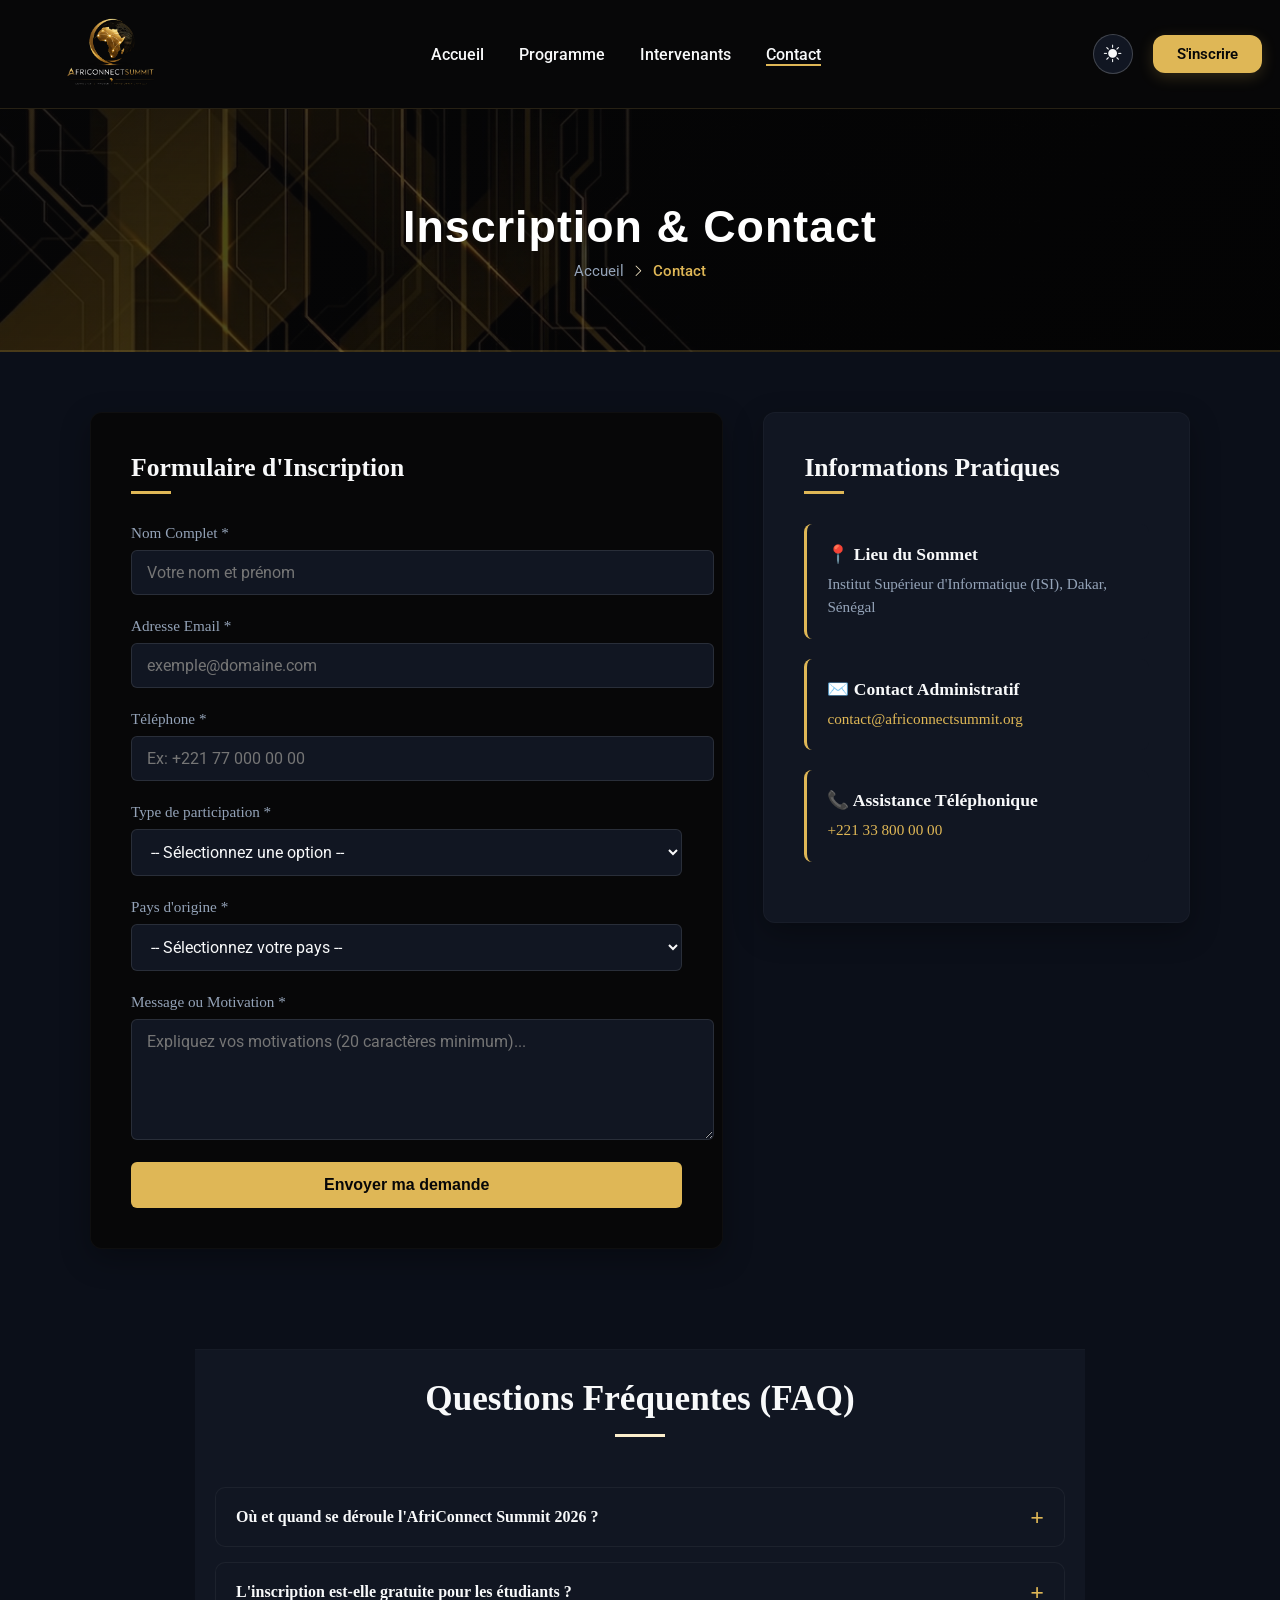
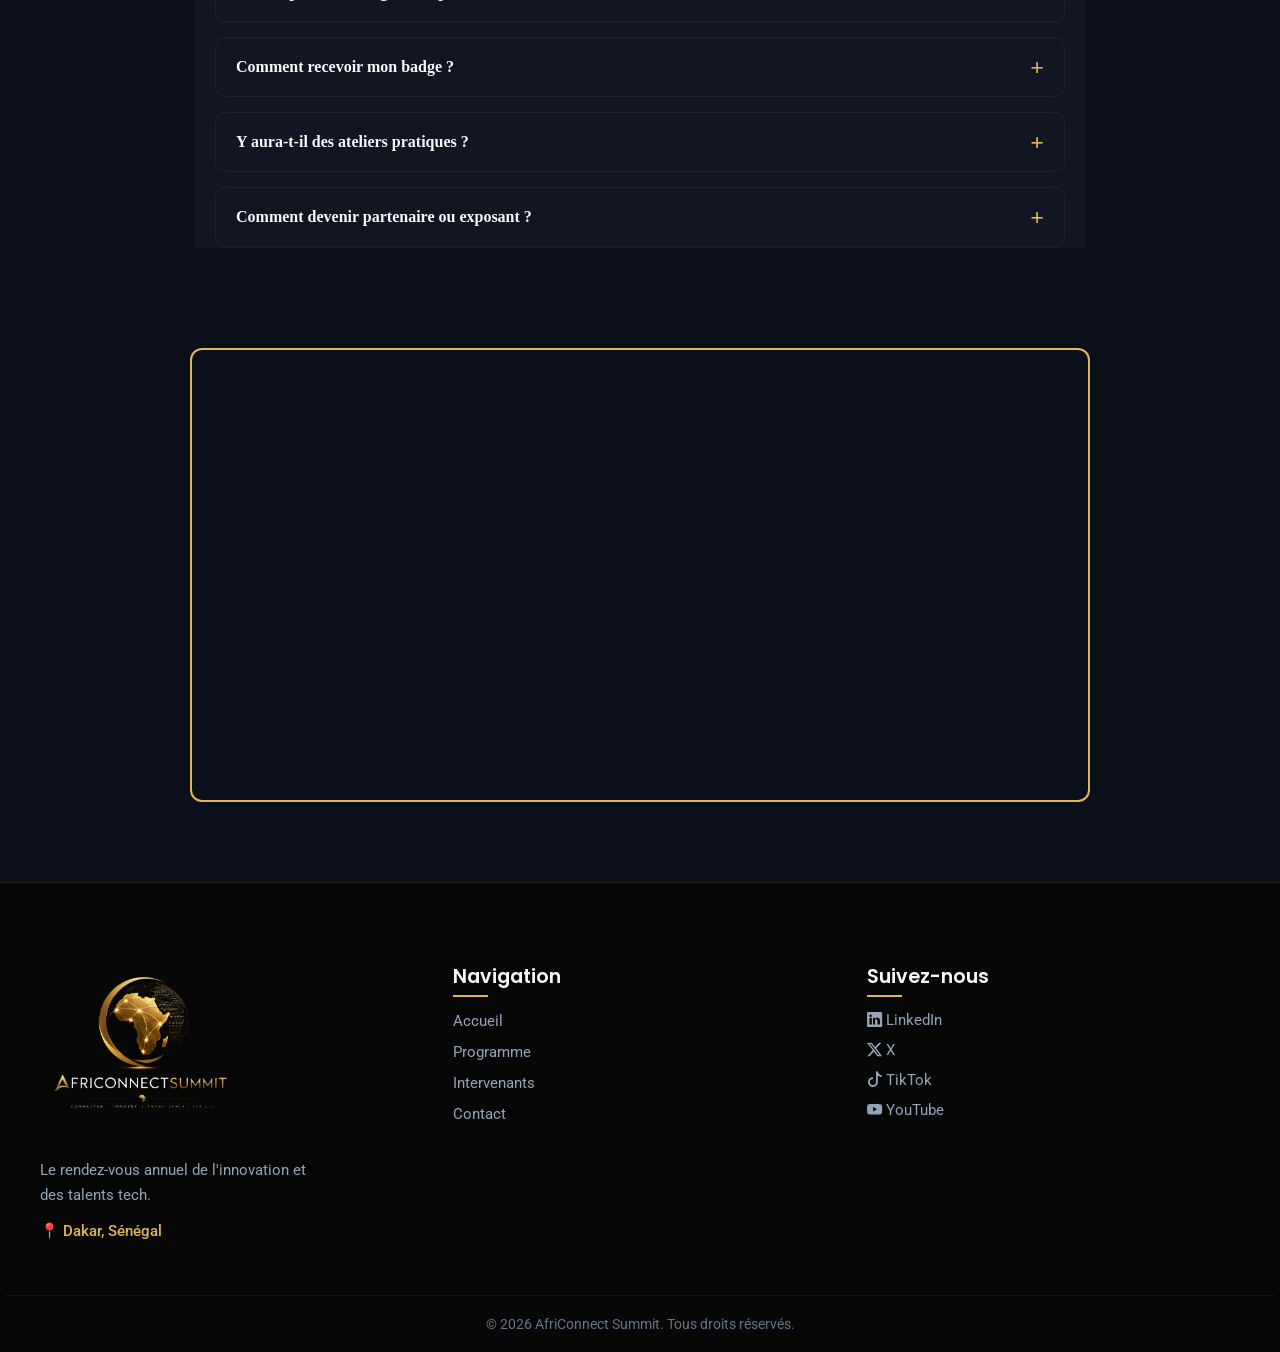
==== commit 15098552: "feat: amélioration du projet, corrections du validateur HTML et mise à jour du README" ====
--- a/contact.html
+++ b/contact.html
@@ -20,7 +20,7 @@
     <nav class="nav-summit">
         <div class="nav-logo">
            
-                <img src="images/logo_Afri.png" alt="Logo AfriConnect Summit" class="logo" width="100">
+                <img src="images/logo_Africc.png" alt="Logo AfriConnect Summit" class="logo" width="100">
            
         </div>
         <!-- Menu Hamburger pour Mobile -->
@@ -220,14 +220,13 @@
         <div class="map-wrapper">
             <iframe 
                 src="https://www.google.com/maps/embed?pb=!1m18!1m12!1m3!1d3859.2246415783305!2d-17.45265692420959!3d14.699849285791244!2m3!1f0!2f0!3f0!3m2!1i1024!2i768!4f13.1!3m3!1m2!1s0xec172c72b50cf7b%3A0x6e9f28d8b991b1!2sInstitut%20Sup%C3%A9rieur%20d&#39;Informatique!5e0!3m2!1sfr!2ssn!4v1710000000000!5m2!1sfr!2ssn" 
-                width="100%" 
+                width="1000" 
                 height="450" 
                 style="border:0;" 
                 allowfullscreen="" 
                 loading="lazy" 
                 referrerpolicy="no-referrer-when-downgrade">
             </iframe>
-            </table>
         </div>
     </section>
      </main>
@@ -237,14 +236,14 @@
     <div class="footer_container">
         
         <div class="footer_col">
-            <img src="images/logo_Afri.png" alt="Logo AfriConnect Summit"  width="200">
+            <img src="images/logo_Africc.png" alt="Logo AfriConnect Summit"  width="200">
             <p class="footer_text">Le rendez-vous annuel de l'innovation et des talents tech.</p>
             <p class="footer_info">📍 Dakar, Sénégal</p>
         </div>
 
         <div class="footer_col">
             <h3>Navigation</h3>
-            <ul class="footer_links" type="none">
+            <ul class="footer_links">
                 <li><a href="index.html">Accueil</a></li>
                 <li><a href="programme.html">Programme</a></li>
                 <li><a href="intervenants.html">Intervenants</a></li>
@@ -273,7 +272,7 @@
     </div>
 
     <div class="footer_bottom">
-          <p>© <span id="currentYear"></span> AfriConnect Summit. Tous droits réservés.</p>SS
+          <p>© <span id="currentYear"></span> AfriConnect Summit. Tous droits réservés.</p>
     </div>
 </footer>
 <button id="backToTop" aria-label="Retour en haut">
--- a/css/style.css
+++ b/css/style.css
@@ -223,34 +223,6 @@
     object-fit: cover;                /* La vidéo remplit le cadre sans se déformer */
 }
 
-/* Boutons flottants superposés sur la vidéo (play/pause, son...) */
-.button_video {
-    position: absolute;
-    bottom: 20px;
-    right: 20px;
-    display: flex;
-    gap: 10px;
-    z-index: 10;
-}
-
-.button_video button {
-    background: rgba(17, 22, 34, 0.8);
-    border: 1px solid var(--primary);
-    color: var(--primary);
-    width: 40px;
-    height: 40px;
-    border-radius: 50%;
-    cursor: pointer;
-    display: flex;
-    align-items: center;
-    justify-content: center;
-    transition: background 0.3s;
-}
-
-.button_video button:hover {
-    background: var(--primary);
-    color: var(--dark);
-}
 
 /* --- Carte Droite du Hero (titre, description, CTA) --- */
 .hero_card {
@@ -556,7 +528,7 @@
     display: flex;
     align-items: center;
     justify-content: center;
-    color: var(--light);
+    color: white;
     text-align: center;
     border-bottom: 2px solid rgba(223, 183, 86, 0.2);
     padding-top: 40px;
@@ -1386,8 +1358,22 @@
     }
 
 }
-
-
+.awa{
+    text-align: center;
+    font-size: 2rem;
+    margin-bottom: 40px;
+    color: var(--light);
+    position: relative;
+}
+
+.awa::after {
+    content: '';
+    display: block;
+    width: var(--padding);
+    height: 3px;
+    background: var(--primary);
+    margin: 10px auto 0 auto; 
+}
 /* ================================================
    PIED DE PAGE (FOOTER)
 ================================================ */
